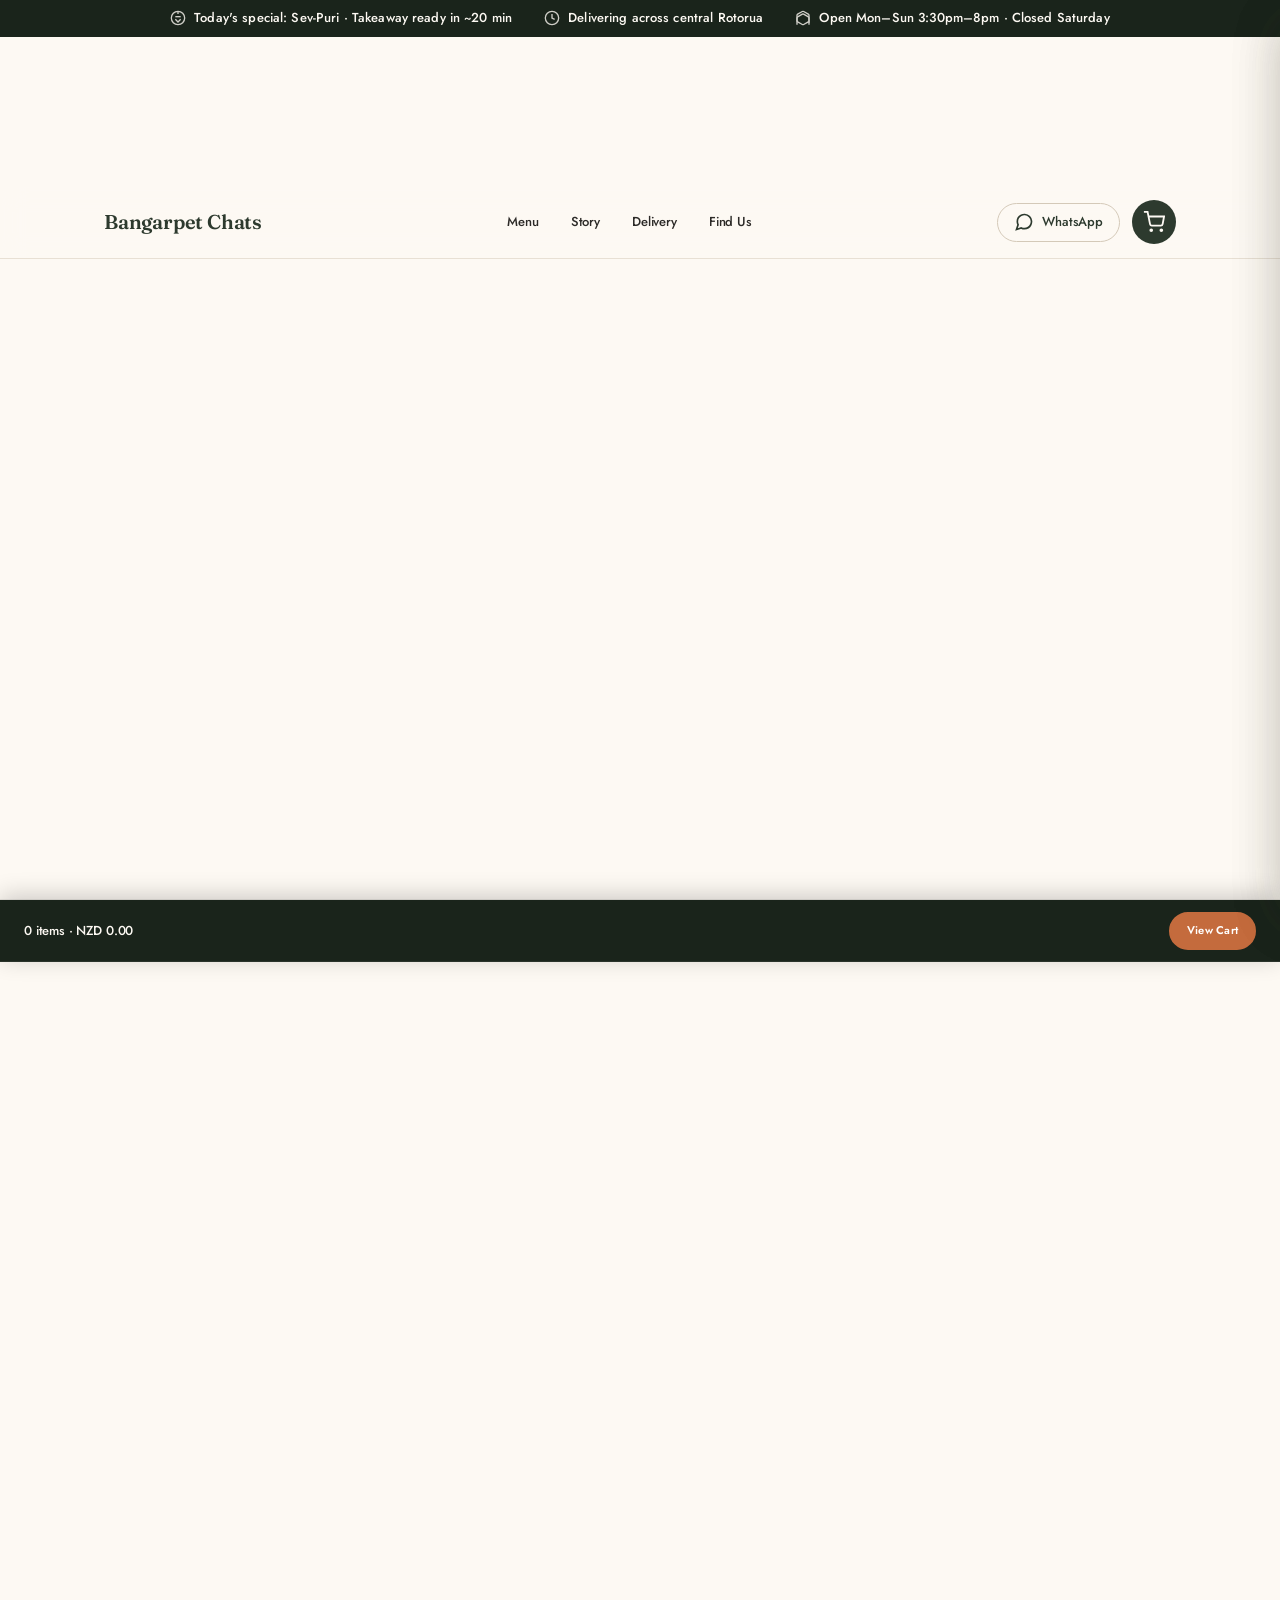
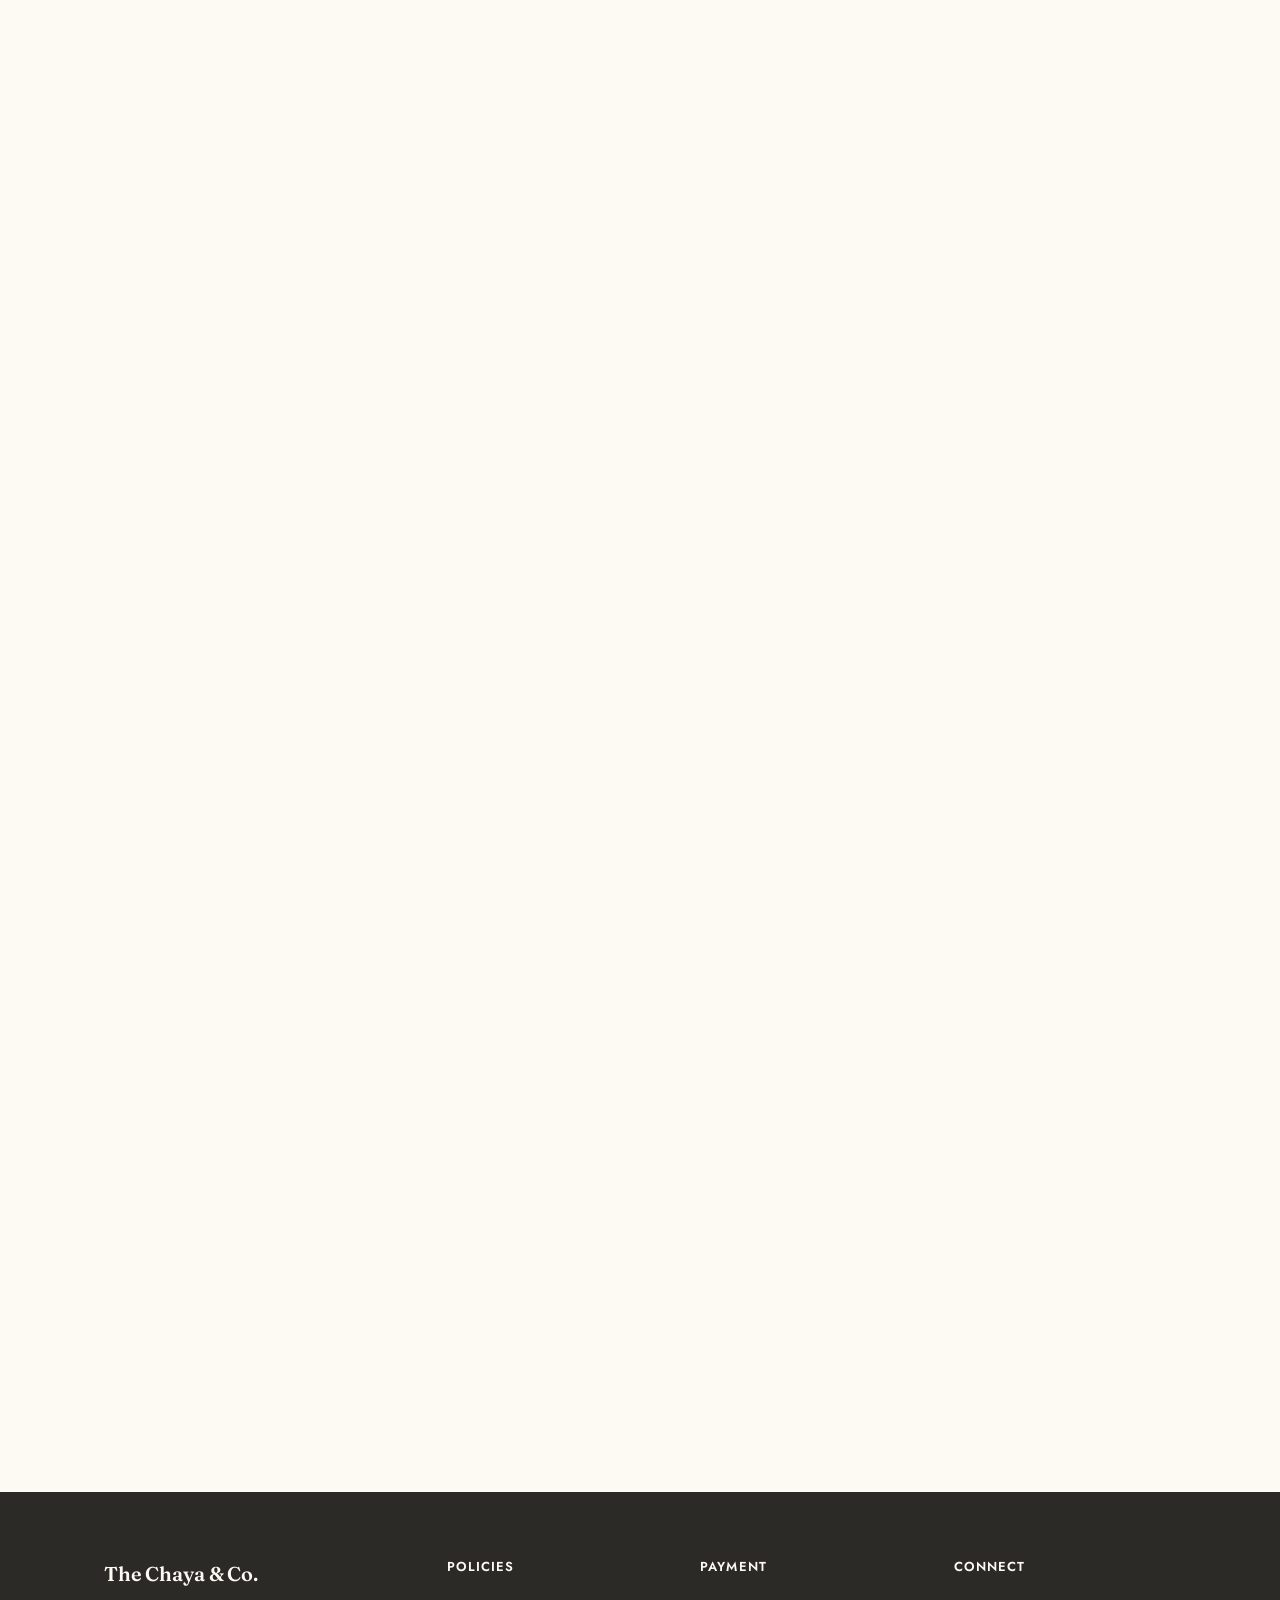
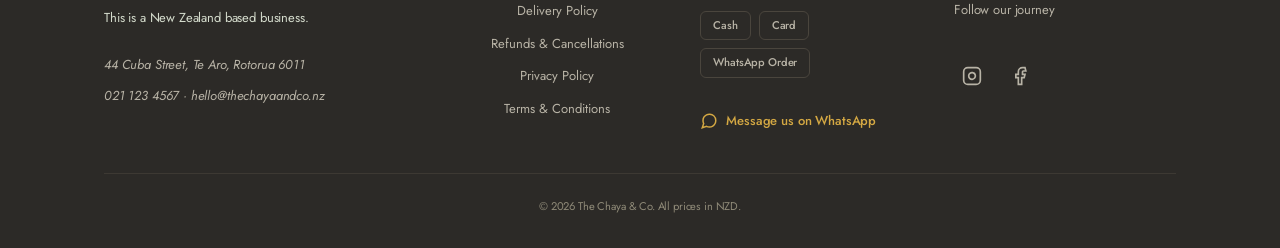
==== index.html @ 4553fa03 "Add files via upload" ====
<!DOCTYPE html>
<html lang="en">
<head>
  <meta charset="UTF-8">
  <meta name="viewport" content="width=device-width, initial-scale=1.0">
  <meta name="description" content="The Chaya & Co. — Artisanal Indian street food made fresh to order. Pani puri, chaat, and beverages. Takeaway and delivery across Rotorua.">
  <meta name="theme-color" content="#FDF9F3">
  <title>The Chaya & Co. | Artisanal Indian Street Food, New Zealand</title>

  <!-- Preconnect for performance -->
  <link rel="preconnect" href="https://fonts.googleapis.com">
  <link rel="preconnect" href="https://fonts.gstatic.com" crossorigin>

  <!-- Fonts -->
  <link rel="preload" as="style" href="https://fonts.googleapis.com/css2?family=Fraunces:opsz,wght@9..144,500;9..144,600;9..144,700&family=Jost:wght@400;500;600&display=swap">
  <link rel="stylesheet" href="https://fonts.googleapis.com/css2?family=Fraunces:opsz,wght@9..144,500;9..144,600;9..144,700&family=Jost:wght@400;500;600&display=swap" media="print" onload="this.media='all'">
  <noscript><link rel="stylesheet" href="https://fonts.googleapis.com/css2?family=Fraunces:opsz,wght@9..144,500;9..144,600;9..144,700&family=Jost:wght@400;500;600&display=swap"></noscript>

  <!-- Styles -->
  <link rel="stylesheet" href="style-upgraded.css?v1">
  <link rel="stylesheet" href="style.css?v5"> <!-- Keep for any legacy styles not yet migrated -->

  <!-- Favicon -->
  <link rel="icon" type="image/svg+xml" href="data:image/svg+xml,%3Csvg xmlns='http://www.w3.org/2000/svg' viewBox='0 0 100 100'%3E%3Ctext y='.9em' font-size='90'%3E🥟%3C/text%3E%3C/svg%3E">
</head>
<body>
  <!-- Announcement Bar -->
  <div class="announce-bar" role="status" aria-live="polite" id="announce-bar">
    <div class="announce-bar__content">
      <div class="announce-bar__marquee" aria-hidden="true">
        <span class="announce-bar__item"><svg class="announce-bar__icon" viewBox="0 0 24 24" fill="none" stroke="currentColor" stroke-width="2"><path d="M12 2v4"/><path d="m8 14 4 4 4-4"/><path d="M8 10h8"/><circle cx="12" cy="12" r="10"/></svg>Today's special: Sev-Puri · Takeaway ready in ~20 min</span>
        <span class="announce-bar__item"><svg class="announce-bar__icon" viewBox="0 0 24 24" fill="none" stroke="currentColor" stroke-width="2"><circle cx="12" cy="12" r="10"/><path d="M12 6v6l4 2"/></svg>Delivering across central Rotorua</span>
        <span class="announce-bar__item"><svg class="announce-bar__icon" viewBox="0 0 24 24" fill="none" stroke="currentColor" stroke-width="2"><path d="M21 10V8a2 2 0 0 0-1-1.73l-7-4a2 2 0 0 0-2 0l-7 4A2 2 0 0 0 3 8v8a2 2 0 0 0 1 1.73l7 4a2 2 0 0 0 2 0l7-4A2 2 0 0 0 21 18v-8"/><path d="M3 22V12a2 2 0 0 1 1-1.73l7-4a2 2 0 0 1 2 0l7 4A2 2 0 0 1 21 12v10"/></svg>Open Mon–Sun 3:30pm–8pm · Closed Saturday</span>
      </div>
    </div>
  </div>

  <!-- Video Background -->
  <div class="bg-video-overlay" aria-hidden="true">
    <video class="bg-video" autoplay muted loop playsinline poster="./photos/bg.png" aria-hidden="true">
      <source src="./photos/video.mp4" type="video/mp4">
    </video>
  </div>

  <!-- Header -->
  <header class="site-header" id="site-header" role="banner">
    <div class="wrap header-row">
      <a href="#top" class="brand" id="brand-link" aria-label="The Chaya & Co. — Home">
        <img src="./photos/logo.png" alt="" class="brand__logo brand-logo hidden" id="brand-logo" loading="lazy">
        <span class="brand__text" id="brand-text">Bangarpet Chats</span>
      </a>

      <nav class="main-nav" id="main-nav" aria-label="Main navigation">
        <a href="#menu" class="main-nav__link">Menu</a>
        <a href="#story" class="main-nav__link">Story</a>
        <a href="#delivery" class="main-nav__link">Delivery</a>
        <a href="#find-us" class="main-nav__link">Find Us</a>
      </nav>

      <div class="header-actions">
        <a href="https://wa.me/64211234567" target="_blank" rel="noopener noreferrer" class="whatsapp-quick" id="header-whatsapp-link" aria-label="Message us on WhatsApp">
          <svg viewBox="0 0 24 24" fill="none" stroke="currentColor" stroke-width="2" aria-hidden="true"><path d="M21 11.5a8.38 8.38 0 0 1-.9 3.8 8.5 8.5 0 0 1-7.6 4.7 8.38 8.38 0 0 1-3.8-.9L3 21l1.9-5.7a8.38 8.38 0 0 1-.9-3.8 8.5 8.5 0 0 1 4.7-7.6 8.38 8.38 0 0 1 3.8-.9h.5a8.48 8.48 0 0 1 8 8v.5z"/></svg>
          <span>WhatsApp</span>
        </a>

        <button class="cart-btn" id="open-cart" aria-label="Open cart" aria-expanded="false" aria-controls="cart-drawer">
          <svg viewBox="0 0 24 24" fill="none" stroke="currentColor" stroke-width="2" aria-hidden="true"><circle cx="9" cy="21" r="1"/><circle cx="20" cy="21" r="1"/><path d="M1 1h4l2.68 13.39a2 2 0 0 0 2 1.61h9.72a2 2 0 0 0 2-1.61L23 6H6"/></svg>
          <span class="cart-badge hidden" id="cart-badge" aria-live="polite">0</span>
        </button>

        <button class="mobile-menu-toggle" id="mobile-menu-toggle" aria-label="Open menu" aria-expanded="false" aria-controls="mobile-nav">
          <svg class="menu-icon" viewBox="0 0 24 24" fill="none" stroke="currentColor" stroke-width="2" aria-hidden="true"><line x1="3" y1="6" x2="21" y2="6"/><line x1="3" y1="12" x2="21" y2="12"/><line x1="3" y1="18" x2="21" y2="18"/></svg>
          <svg class="close-icon hidden" viewBox="0 0 24 24" fill="none" stroke="currentColor" stroke-width="2" aria-hidden="true"><line x1="18" y1="6" x2="6" y2="18"/><line x1="6" y1="6" x2="18" y2="18"/></svg>
        </button>
      </div>
    </div>
  </header>

  <!-- Mobile Nav Drawer -->
  <div class="mobile-nav" id="mobile-nav" role="navigation" aria-label="Mobile menu">
    <button class="mobile-nav__close btn btn--icon" id="mobile-nav-close" aria-label="Close menu">
      <svg viewBox="0 0 24 24" fill="none" stroke="currentColor" stroke-width="2"><line x1="18" y1="6" x2="6" y2="18"/><line x1="6" y1="6" x2="18" y2="18"/></svg>
    </button>
    <div class="mobile-nav__links" style="display:flex;flex-direction:column;gap:var(--space-4);">
      <a href="#menu" class="mobile-nav__link">Menu</a>
      <a href="#story" class="mobile-nav__link">Our Story</a>
      <a href="#delivery" class="mobile-nav__link">Delivery & Takeaway</a>
      <a href="#find-us" class="mobile-nav__link">Find Us</a>
    </div>
    <div class="mobile-nav__cta">
      <a href="https://wa.me/64211234567" target="_blank" rel="noopener noreferrer" class="btn btn--primary btn--full">Order on WhatsApp</a>
      <a href="tel:0211234567" class="btn btn--outline--dark btn--full">Call Us</a>
    </div>
  </div>

  <main id="top">
    <!-- HERO SECTION -->
    <section class="hero reveal" id="section-hero" aria-labelledby="hero-headline">
      <div class="hero__bg">
        <video class="bg-video" autoplay muted loop playsinline poster="./photos/bg.png" aria-hidden="true">
          <source src="./photos/video.mp4" type="video/mp4">
        </video>
        <div class="hero__bg-overlay"></div>
      </div>

      <div class="wrap hero__inner">
        <div class="hero__content">
          <p class="eyebrow hero__eyebrow" id="hero-eyebrow">Artisanal Bites · New Zealand</p>
          <h1 class="hero__headline" id="hero-headline">Street food, treated<br>like it deserves a menu card.</h1>
          <p class="hero__copy" id="hero-copy">Every puri is filled to order. Every chutney is made the same morning it's served. Order ahead for Takeaway, or have it delivered across Rotorua.</p>
          <div class="hero__ctas">
            <a href="#menu" class="btn btn--primary btn--lg" id="hero-cta1">Order Now</a>
            <a href="#menu" class="btn btn--outline btn--lg" id="hero-cta2">View Menu</a>
          </div>
        </div>

        <div class="hero__visual">
          <img src="./photos/Staring.png" alt="Signature Pani Puri plated on marble" id="hero-image" loading="eager" fetchpriority="high">
          <div class="hero__floating-badge" aria-hidden="true">
            <span class="hero__badge"><svg viewBox="0 0 24 24" fill="none" stroke="currentColor" stroke-width="2" width="16" height="16"><circle cx="12" cy="12" r="10"/><path d="M12 6v6l4 2"/></svg>Fresh Daily</span>
            <span class="hero__badge"><svg viewBox="0 0 24 24" fill="none" stroke="currentColor" stroke-width="2" width="16" height="16"><path d="M12 22s8-4 8-10V5l-8-3-8 3v7c0 6 8 10 8 10z"/></svg>Made to Order</span>
            <span class="hero__badge"><svg viewBox="0 0 24 24" fill="none" stroke="currentColor" stroke-width="2" width="16" height="16"><path d="M21 10V8a2 2 0 0 0-1-1.73l-7-4a2 2 0 0 0-2 0l-7 4A2 2 0 0 0 3 8v8a2 2 0 0 0 1 1.73l7 4a2 2 0 0 0 2 0l7-4A2 2 0 0 0 21 18v-8"/></svg>Takeaway & Delivery</span>
          </div>
        </div>
      </div>
    </section>

    <!-- SIGNATURE / BESTSELLERS STRIP -->
    <section class="signature reveal" id="section-signature" aria-labelledby="signature-eyebrow">
      <div class="wrap">
        <header class="signature__header">
          <p class="eyebrow eyebrow--center" id="signature-eyebrow">Bestsellers</p>
        </header>
        <div class="signature__row" id="signature-row">
          <!-- Populated by JS -->
        </div>
      </div>
    </section>

    <!-- MENU SECTION -->
    <section class="menu-section reveal" id="menu" aria-labelledby="menu-title">
      <div class="wrap">
        <header class="menu__header">
          <p class="eyebrow eyebrow--center" id="menu-eyebrow">The Menu</p>
          <h2 class="section-title section-title--center" id="menu-title">Order Ahead</h2>
          <blockquote class="menu__quote" id="menu-quote">
            "Our masala pani is steeped fresh every morning — no shortcuts, no concentrate."
            <footer>— Kanha, Founder</footer>
          </blockquote>
        </header>

        <div class="category-tabs" id="category-tabs" role="tablist" aria-label="Menu categories">
          <!-- Populated by JS -->
        </div>

        <div class="menu-grid" id="menu-grid" role="list">
          <!-- Populated by JS -->
        </div>
      </div>
    </section>

    <!-- STORY SECTION -->
    <section class="story reveal" id="story" aria-labelledby="story-headline">
      <div class="wrap">
        <div class="story__grid">
          <div class="story__image">
            <img src="./photos/ourstory.png" alt="Hands plating fresh chaat in the kitchen" id="story-image" loading="lazy">
          </div>
          <div class="story__content">
            <p class="eyebrow" id="story-eyebrow">Our Story</p>
            <h2 class="story__headline" id="story-headline">From a Bangarpet Kolar street cart to a Rotorua kitchen</h2>
            <p class="story__text" id="story-para1">The Chaya & Co. began as a single market stall in 2005, built on recipes carried over from Kolar. Twenty-one years on, we're still a small, family-run kitchen — everything made fresh, nothing sitting under a heat lamp.</p>
            <p class="story__text" id="story-para2">We're proud to be a New Zealand based business, serving our community one order at a time.</p>
          </div>
        </div>
      </div>
    </section>

    <!-- DELIVERY & TAKEAWAY INFO -->
    <section class="delivery-info reveal" id="delivery" aria-labelledby="delivery-title">
      <div class="wrap">
        <header>
          <p class="eyebrow eyebrow--center" id="delivery-eyebrow">Delivery &amp; Takeaway</p>
          <h2 class="section-title section-title--center" id="delivery-title">How to Order</h2>
        </header>
        <div class="info-grid" id="delivery-cards">
          <!-- Populated by JS -->
        </div>
      </div>
    </section>

    <!-- FIND US -->
    <section class="find-us reveal" id="find-us" aria-labelledby="findus-headline">
      <div class="wrap">
        <div class="find-us__grid">
          <div class="find-us__info">
            <p class="eyebrow" id="findus-eyebrow">Find Us</p>
            <h2 class="find-us__headline" id="findus-headline">The Chaya &amp; Co.</h2>
            <div class="find-us__detail" id="findus-line1">
              <svg viewBox="0 0 24 24" fill="none" stroke="currentColor" stroke-width="2" aria-hidden="true"><path d="M21 10c0 7-9 13-9 13s-9-6-9-13a9 9 0 0 1 18 0z"/><circle cx="12" cy="10" r="3"/></svg>
              <span>44 Cuba Street, Te Aro, Rotorua 6011</span>
            </div>
            <div class="find-us__detail" id="findus-line2">
              <svg viewBox="0 0 24 24" fill="none" stroke="currentColor" stroke-width="2" aria-hidden="true"><circle cx="12" cy="12" r="10"/><path d="M12 6v6l4 2"/></svg>
              <span>Mon–Sun, 3:30pm–8:00pm · Closed Saturday</span>
            </div>
            <div class="find-us__detail" id="findus-line3">
              <svg viewBox="0 0 24 24" fill="none" stroke="currentColor" stroke-width="2" aria-hidden="true"><path d="M21 10c0 7-9 13-9 13s-9-6-9-13a9 9 0 0 1 18 0z"/><circle cx="12" cy="10" r="3"/></svg>
              <span>021 123 4567 · help@thechayaandco.nz</span>
            </div>
            <div class="find-us__actions">
              <a href="https://www.google.com/maps/place/44+Cuba+Street,+Te+Aro,+Rotorua+6011" target="_blank" rel="noopener noreferrer" class="btn btn--primary">
                <svg viewBox="0 0 24 24" fill="none" stroke="currentColor" stroke-width="2" width="18" height="18"><path d="M21 10c0 7-9 13-9 13s-9-6-9-13a9 9 0 0 1 18 0z"/><circle cx="12" cy="10" r="3"/></svg>
                Get Directions
              </a>
              <a href="tel:0211234567" class="btn btn--outline">
                <svg viewBox="0 0 24 24" fill="none" stroke="currentColor" stroke-width="2" width="18" height="18"><path d="M22 16.92v3a2 2 0 0 1-2.18 2 19.79 19.79 0 0 1-8.63-3.07 19.5 19.5 0 0 1-6-6 19.79 19.79 0 0 1-3.07-8.67A2 2 0 0 1 4.11 2h3a2 2 0 0 1 2 1.72 12.84 12.84 0 0 0 .7 2.81 2 2 0 0 1-.45 2.11L8.09 9.91a16 16 0 0 0 6 6l1.27-1.27a2 2 0 0 1 2.11-.45 12.84 12.84 0 0 0 2.81.7A2 2 0 0 1 22 16.92z"/></svg>
                Call Us
              </a>
            </div>
          </div>
          <div class="find-us__map">
            <iframe id="findus-map-link" src="https://www.google.com/maps/embed?pb=!1m18!1m12!1m3!1d3151.835434501234!2d176.2355002!3d-38.1518837!2m3!1f0!2f0!3f0!3m2!1i1024!2i768!4f13.1!3m3!1m2!1s0x6d6c27400b996f21%3A0x37cf17543a4d4322!2s44%20Cuba%20St%2C%20Rotorua%206011!5e0!3m2!1sen!2snz!4v1691800000000!5m2!1sen!2snz" style="border:0;" allowfullscreen="" loading="lazy" referrerpolicy="no-referrer-when-downgrade" title="The Chaya & Co. location on Google Maps"></iframe>
          </div>
        </div>
      </div>
    </section>
  </main>

  <!-- FOOTER -->
  <footer class="site-footer" role="contentinfo">
    <div class="wrap">
      <div class="footer-grid">
        <div class="footer-col">
          <p class="footer__brand" id="footer-brand">The Chaya &amp; Co.</p>
          <p class="footer__tagline" id="footer-tagline">This is a New Zealand based business.</p>
          <address class="footer__contact" id="footer-address">
            44 Cuba Street, Te Aro, Rotorua 6011
          </address>
          <address class="footer__contact" id="footer-contact">
            <a href="tel:0211234567">021 123 4567</a> ·
            <a href="mailto:hello@thechayaandco.nz">hello@thechayaandco.nz</a>
          </address>
        </div>

        <div class="footer-col">
          <p class="footer__title">Policies</p>
          <button class="footer-link" data-policy="delivery">Delivery Policy</button>
          <button class="footer-link" data-policy="refunds">Refunds &amp; Cancellations</button>
          <button class="footer-link" data-policy="privacy">Privacy Policy</button>
          <button class="footer-link" data-policy="terms">Terms &amp; Conditions</button>
        </div>

        <div class="footer-col">
          <p class="footer__title">Payment</p>
          <div class="payment-chips">
            <span class="payment-chip">Cash</span>
            <span class="payment-chip">Card</span>
            <span class="payment-chip">WhatsApp Order</span>
          </div>
          <a href="https://wa.me/64211234567" target="_blank" rel="noopener noreferrer" class="footer__whatsapp" id="footer-whatsapp-link">
            <svg viewBox="0 0 24 24" fill="none" stroke="currentColor" stroke-width="2" width="18" height="18"><path d="M21 11.5a8.38 8.38 0 0 1-.9 3.8 8.5 8.5 0 0 1-7.6 4.7 8.38 8.38 0 0 1-3.8-.9L3 21l1.9-5.7a8.38 8.38 0 0 1-.9-3.8 8.5 8.5 0 0 1 4.7-7.6 8.38 8.38 0 0 1 3.8-.9h.5a8.48 8.48 0 0 1 8 8v.5z"/></svg>
            Message us on WhatsApp
          </a>
        </div>

        <div class="footer-col">
          <p class="footer__title">Connect</p>
          <p class="footer__contact">Follow our journey</p>
          <div style="display:flex;gap:var(--space-3);margin-top:var(--space-3);">
            <a href="#" class="footer-link" aria-label="Instagram" style="padding:var(--space-2);"><svg viewBox="0 0 24 24" fill="none" stroke="currentColor" stroke-width="2" width="20" height="20"><rect x="2" y="2" width="20" height="20" rx="5"/><path d="M16 11.37A4 4 0 1 1 12.63 8 4 4 0 0 1 16 11.37z"/><line x1="17.5" y1="6.5" x2="17.51" y2="6.5"/></svg></a>
            <a href="#" class="footer-link" aria-label="Facebook" style="padding:var(--space-2);"><svg viewBox="0 0 24 24" fill="none" stroke="currentColor" stroke-width="2" width="20" height="20"><path d="M18 2h-3a5 5 0 0 0-5 5v3H7v4h3v8h4v-8h3l1-4h-3V7a1 1 0 0 1 1-1h3z"/></svg></a>
          </div>
        </div>
      </div>
      <div class="footer-bottom" id="footer-copyright">
        © 2026 The Chaya &amp; Co. All prices in NZD.
      </div>
    </div>
  </footer>

  <!-- MOBILE STICKY BAR -->
  <div class="mobile-sticky-bar" id="mobile-sticky-bar" role="status" aria-live="polite" aria-hidden="true">
    <span class="mobile-sticky-bar__summary" id="mobile-cart-summary">0 items · NZD 0.00</span>
    <button class="btn btn--primary btn--sm mobile-sticky-bar__btn" id="mobile-cart-btn">View Cart</button>
  </div>

  <!-- CART DRAWER -->
  <div class="drawer-overlay" id="drawer-overlay" aria-hidden="true"></div>
  <aside class="drawer cart-drawer" id="cart-drawer" role="dialog" aria-label="Shopping cart" aria-modal="true">
    <header class="drawer__header">
      <h3 class="drawer__title">Your Order</h3>
      <button class="drawer__close" id="close-cart" aria-label="Close cart">
        <svg viewBox="0 0 24 24" fill="none" stroke="currentColor" stroke-width="2"><line x1="18" y1="6" x2="6" y2="18"/><line x1="6" y1="6" x2="18" y2="18"/></svg>
      </button>
    </header>
    <div class="drawer__body">
      <div class="cart-items" id="cart-items" role="list" aria-label="Cart items"></div>
      <div class="cart-empty hidden" id="cart-empty">Your cart is empty. Add something delicious from the menu.</div>
    </div>
    <div class="cart-totals" id="cart-totals" hidden>
      <div class="totals-row"><span class="totals-row__label">Subtotal</span><span class="totals-row__value" id="cart-subtotal">NZD 0.00</span></div>
      <div class="totals-row hidden" id="cart-delivery-row"><span class="totals-row__label">Delivery fee</span><span class="totals-row__value" id="cart-delivery">NZD 0.00</span></div>
      <div class="totals-row totals-row--final"><span class="totals-row__label">Total</span><span class="totals-row__value" id="cart-total">NZD 0.00</span></div>
    </div>
    <button class="btn btn--primary btn--lg drawer-checkout-btn" id="proceed-checkout" style="margin:var(--space-4) var(--space-6);width:calc(100% - 2rem);">Proceed to Checkout</button>
  </aside>

  <!-- CHECKOUT DRAWER -->
  <aside class="drawer checkout-drawer" id="checkout-drawer" role="dialog" aria-label="Checkout" aria-modal="true">
    <header class="drawer__header">
      <h3 class="drawer__title">Checkout</h3>
      <button class="drawer__close" id="close-checkout" aria-label="Close checkout">
        <svg viewBox="0 0 24 24" fill="none" stroke="currentColor" stroke-width="2"><line x1="18" y1="6" x2="6" y2="18"/><line x1="6" y1="6" x2="18" y2="18"/></svg>
      </button>
    </header>
    <div class="drawer__body checkout-form" id="checkout-form">
      <div class="form-summary" id="checkout-summary"></div>

      <form id="checkout-form-inner" novalidate>
        <div class="field">
          <label class="field__label" for="cf-name">Full name <span aria-hidden="true">*</span></label>
          <input type="text" class="field__input" id="cf-name" name="name" required autocomplete="name" placeholder="Your name">
        </div>

        <div class="field">
          <label class="field__label" for="cf-phone">Mobile number <span aria-hidden="true">*</span></label>
          <input type="tel" class="field__input" id="cf-phone" name="phone" required autocomplete="tel" placeholder="021 123 4567">
        </div>

        <div class="field">
          <label class="field__label" for="cf-email">Email <span aria-hidden="true">*</span></label>
          <input type="email" class="field__input" id="cf-email" name="email" required autocomplete="email" placeholder="you@example.com">
        </div>

        <div class="field-group">
          <p class="field__label">Order type <span aria-hidden="true">*</span></p>
          <div class="toggle-group" role="radiogroup" aria-label="Order type">
            <label class="toggle-option">
              <input type="radio" name="order-type" value="takeaway" checked>
              <span>Takeaway</span>
            </label>
            <label class="toggle-option">
              <input type="radio" name="order-type" value="delivery">
              <span>Delivery</span>
            </label>
          </div>
        </div>

        <div class="address-fields hidden" id="address-fields" aria-label="Delivery address">
          <div class="field">
            <label class="field__label" for="cf-address1">Street address <span aria-hidden="true">*</span></label>
            <input type="text" class="field__input" id="cf-address1" name="address1" autocomplete="street-address" placeholder="Street address">
          </div>
          <div class="field">
            <label class="field__label" for="cf-address2">Apartment / Unit (optional)</label>
            <input type="text" class="field__input" id="cf-address2" name="address2" autocomplete="address-line2" placeholder="Apartment, suite, floor">
          </div>
          <div class="field-row">
            <div class="field">
              <label class="field__label" for="cf-suburb">Suburb <span aria-hidden="true">*</span></label>
              <input type="text" class="field__input" id="cf-suburb" name="suburb" autocomplete="address-level3" placeholder="Suburb">
            </div>
            <div class="field">
              <label class="field__label" for="cf-city">City <span aria-hidden="true">*</span></label>
              <input type="text" class="field__input" id="cf-city" name="city" value="Rotorua" autocomplete="address-level2" placeholder="City">
            </div>
          </div>
          <div class="field">
            <label class="field__label" for="cf-postcode">Postcode <span aria-hidden="true">*</span></label>
            <input type="text" class="field__input" id="cf-postcode" name="postcode" autocomplete="postal-code" placeholder="Postcode">
          </div>
          <div class="field">
            <label class="field__label" for="cf-delivery-notes">Delivery instructions</label>
            <input type="text" class="field__input" id="cf-delivery-notes" name="deliveryNotes" placeholder="Gate code, floor, landmark...">
          </div>
        </div>

        <div class="field">
          <label class="field__label" for="cf-time">Preferred time</label>
          <input type="text" class="field__input" id="cf-time" name="time" placeholder="e.g. ASAP or 7:00pm">
        </div>

        <div class="field">
          <label class="field__label" for="cf-notes">Order notes (optional)</label>
          <input type="text" class="field__input" id="cf-notes" name="notes" placeholder="Extra spicy, no onion...">
        </div>

        <div class="terms-row">
          <input type="checkbox" id="cf-terms" name="terms" required>
          <label for="cf-terms">I agree to the <button type="button" class="inline-link" data-policy="terms">Terms &amp; Conditions</button> and <button type="button" class="inline-link" data-policy="refunds">Refunds Policy</button></label>
        </div>

        <p class="form-error" id="form-error" aria-live="assertive"></p>

        <div class="checkout-actions">
          <button type="button" class="btn btn--outline btn--lg" id="whatsapp-order-btn">Order on WhatsApp</button>
          <button type="button" class="btn btn--primary btn--lg" id="cod-order-btn">Pay on Delivery / Pickup</button>
        </div>
        <p class="pay-note">Choose WhatsApp to confirm your order by chat, or Pay on Delivery/Pickup to send it straight to our kitchen — pay in cash or by card when it arrives or when you collect it. Online card payment is coming soon.</p>
      </form>
    </div>
  </aside>

  <!-- POLICY MODAL -->
  <div class="policy-overlay" id="policy-overlay" role="dialog" aria-modal="true" aria-labelledby="policy-title" hidden>
    <div class="policy-modal">
      <header class="policy-modal__header">
        <h3 class="policy-modal__title" id="policy-title">Policy</h3>
        <button class="policy-modal__close" id="close-policy" aria-label="Close policy">
          <svg viewBox="0 0 24 24" fill="none" stroke="currentColor" stroke-width="2"><line x1="18" y1="6" x2="6" y2="18"/><line x1="6" y1="6" x2="18" y2="18"/></svg>
        </button>
      </header>
      <div class="policy-modal__body" id="policy-content"></div>
    </div>
  </div>

  <!-- TOAST CONTAINER -->
  <div class="toast-container" id="toast-container" aria-live="polite" aria-label="Notifications"></div>

  <!-- SCRIPTS -->
  <!-- Firebase SDKs -->
  <script src="https://www.gstatic.com/firebasejs/10.13.0/firebase-app-compat.js"></script>
  <script src="https://www.gstatic.com/firebasejs/10.13.0/firebase-firestore-compat.js"></script>
  <script src="https://www.gstatic.com/firebasejs/10.13.0/firebase-auth-compat.js"></script>
  <script src="https://www.gstatic.com/firebasejs/10.13.0/firebase-storage-compat.js"></script>

  <!-- Config & Defaults -->
  <script src="firebase-config.js"></script>
  <script src="site-content-defaults.js?v2"></script>
  <script src="icons.js?v1"></script>

  <!-- Main App Script -->
  <script src="script-upgraded.js?v1"></script>

  <!-- Save customer details locally (optional enhancement) -->
  <script>
    // Auto-fill checkout form from localStorage
    const FIELDS = ['cf-name','cf-phone','cf-email','cf-address1','cf-address2','cf-suburb','cf-city','cf-postcode','cf-delivery-notes'];
    const STORAGE_KEY = 'chaya_saved_customer_details';

    function saveDetails() {
      const data = {};
      FIELDS.forEach(id => {
        const el = document.getElementById(id);
        if (el) data[id] = el.value;
      });
      try { localStorage.setItem(STORAGE_KEY, JSON.stringify(data)); } catch (e) {}
    }

    function loadDetails() {
      try {
        const raw = localStorage.getItem(STORAGE_KEY);
        if (!raw) return;
        const data = JSON.parse(raw);
        FIELDS.forEach(id => {
          const el = document.getElementById(id);
          if (el && data[id]) el.value = data[id];
        });
      } catch (e) {}
    }

    document.addEventListener('DOMContentLoaded', loadDetails);
    document.addEventListener('input', e => {
      if (FIELDS.includes(e.target.id)) saveDetails();
    });
  </script>
</body>
</html>
---- style.css ----
/* ==========================================================================
   THE CHAYA & CO. — PREMIUM DESIGN SYSTEM
   ========================================================================== */

/* ---- CSS Custom Properties (Design Tokens) ---- */
:root {
  /* Brand Colors — warm, appetizing, earthy */
  --brand-terracotta: #C46B3D;      /* Primary CTA, accents */
  --brand-terracotta-dark: #A05530; /* Hover states */
  --brand-terracotta-light: #E8A87C; /* Subtle backgrounds */
  --brand-forest: #2D3A2E;          /* Primary text, headers */
  --brand-forest-deep: #1A241B;     /* Hero backgrounds, footer */
  --brand-cream: #FDF9F3;           /* Page background */
  --brand-cream-warm: #F5EFE6;      /* Card backgrounds */
  --brand-cream-deep: #E8E0D4;      /* Borders, dividers */
  --brand-gold: #D4A843;            /* Highlights, premium badges */
  --brand-gold-light: #F0E0C0;      /* Subtle gold backgrounds */
  --brand-sage: #8B9A7C;            /* Secondary text, muted elements */
  --brand-sage-light: #D4DBCC;      /* Disabled states */
  --brand-charcoal: #2C2A27;        /* Body text */
  --brand-white: #FFFFFF;
  --brand-error: #C0392B;           /* Error states */
  --brand-success: #2E7D32;         /* Success states */

  /* Semantic aliases (used throughout components) */
  --color-primary: var(--brand-terracotta);
  --color-primary-dark: var(--brand-terracotta-dark);
  --color-primary-light: var(--brand-terracotta-light);
  --color-text-primary: var(--brand-forest);
  --color-text-secondary: var(--brand-charcoal);
  --color-text-muted: var(--brand-sage);
  --color-text-on-dark: var(--brand-cream);
  --color-text-on-primary: var(--brand-white);
  --color-bg-page: var(--brand-cream);
  --color-bg-card: var(--brand-white);
  --color-bg-card-warm: var(--brand-cream-warm);
  --color-bg-section-alt: var(--brand-cream-deep);
  --color-border: var(--brand-cream-deep);
  --color-border-strong: #D4C9B8;
  --color-focus: var(--brand-terracotta);
  --color-shadow: rgba(43, 38, 30, 0.08);
  --color-shadow-strong: rgba(43, 38, 30, 0.15);
  --color-overlay: rgba(26, 36, 27, 0.6);

  /* Typography */
  --font-display: 'Fraunces', Georgia, serif;
  --font-ui: 'Jost', -apple-system, BlinkMacSystemFont, 'Segoe UI', sans-serif;
  --font-mono: 'JetBrains Mono', 'Fira Code', monospace;

  --text-xs: 0.7rem;      /* 11.2px */
  --text-sm: 0.8125rem;   /* 13px */
  --text-base: 0.9375rem; /* 15px */
  --text-lg: 1.0625rem;   /* 17px */
  --text-xl: 1.25rem;     /* 20px */
  --text-2xl: 1.5rem;     /* 24px */
  --text-3xl: 2rem;       /* 32px */
  --text-4xl: 2.5rem;     /* 40px */
  --text-5xl: 3.5rem;     /* 56px */

  --leading-tight: 1.15;
  --leading-normal: 1.6;
  --leading-relaxed: 1.75;

  /* Spacing Scale */
  --space-1: 0.25rem;   /* 4px */
  --space-2: 0.5rem;    /* 8px */
  --space-3: 0.75rem;   /* 12px */
  --space-4: 1rem;      /* 16px */
  --space-5: 1.25rem;   /* 20px */
  --space-6: 1.5rem;    /* 24px */
  --space-8: 2rem;      /* 32px */
  --space-10: 2.5rem;   /* 40px */
  --space-12: 3rem;     /* 48px */
  --space-16: 4rem;     /* 64px */
  --space-20: 5rem;     /* 80px */
  --space-24: 6rem;     /* 96px */

  /* Border Radius */
  --radius-sm: 6px;
  --radius-md: 10px;
  --radius-lg: 16px;
  --radius-xl: 24px;
  --radius-2xl: 32px;
  --radius-full: 9999px;
  --radius-circle: 50%;

  /* Shadows */
  --shadow-sm: 0 1px 2px var(--color-shadow);
  --shadow-md: 0 4px 12px var(--color-shadow);
  --shadow-lg: 0 12px 28px var(--color-shadow);
  --shadow-xl: 0 20px 48px var(--color-shadow-strong);
  --shadow-inner: inset 0 2px 4px var(--color-shadow);
  --shadow-glow: 0 0 0 3px var(--color-primary-light);

  /* Transitions */
  --ease-out: cubic-bezier(0.16, 1, 0.3, 1);
  --ease-in-out: cubic-bezier(0.4, 0, 0.2, 1);
  --ease-spring: cubic-bezier(0.34, 1.56, 0.64, 1);
  --duration-fast: 150ms;
  --duration-normal: 250ms;
  --duration-slow: 400ms;

  /* Layout */
  --container-max: 1120px;
  --container-padding: var(--space-6);
  --header-height: 72px;

  /* Z-index Scale */
  --z-below: -1;
  --z-base: 1;
  --z-sticky: 40;
  --z-drawer: 50;
  --z-modal: 60;
  --z-toast: 70;
  --z-tooltip: 80;
}

/* ---- Dark mode support (future) ---- */
@media (prefers-color-scheme: dark) {
  :root[data-theme="dark"] {
    --color-bg-page: var(--brand-forest-deep);
    --color-bg-card: var(--brand-forest);
    --color-bg-card-warm: #243025;
    --color-text-primary: var(--brand-cream);
    --color-text-secondary: #E8E0D4;
    --color-text-muted: var(--brand-sage-light);
    --color-border: #3A453B;
    --color-shadow: rgba(0, 0, 0, 0.3);
  }
}

/* ==========================================================================
   RESET & BASE
   ========================================================================== */
*, *::before, *::after { box-sizing: border-box; }

html {
  scroll-behavior: smooth;
  -webkit-text-size-adjust: 100%;
  text-rendering: optimizeLegibility;
  -webkit-font-smoothing: antialiased;
  -moz-osx-font-smoothing: grayscale;
}

body {
  margin: 0;
  background-color: var(--color-bg-page);
  color: var(--color-text-secondary);
  font-family: var(--font-ui);
  font-size: var(--text-base);
  line-height: var(--leading-normal);
  letter-spacing: -0.01em;
}

img, video, picture { display: block; max-width: 100%; height: auto; }

h1, h2, h3, h4, h5, h6 {
  font-family: var(--font-display);
  font-weight: 600;
  line-height: var(--leading-tight);
  color: var(--color-text-primary);
  margin: 0 0 var(--space-4);
}

h1 { font-size: var(--text-5xl); letter-spacing: -0.03em; }
h2 { font-size: var(--text-4xl); letter-spacing: -0.02em; }
h3 { font-size: var(--text-3xl); }
h4 { font-size: var(--text-2xl); }
h5 { font-size: var(--text-xl); }
h6 { font-size: var(--text-lg); }

p { margin: 0 0 var(--space-4); line-height: var(--leading-relaxed); }
p:last-child { margin-bottom: 0; }

a { color: inherit; text-decoration: none; transition: color var(--duration-fast) var(--ease-out); }
a:hover { color: var(--color-primary); }

button {
  font-family: inherit;
  font-size: inherit;
  line-height: inherit;
  cursor: pointer;
  border: none;
  background: none;
}

input, textarea, select {
  font-family: inherit;
  font-size: inherit;
  line-height: inherit;
  color: inherit;
}

ul, ol { margin: 0; padding: 0; list-style: none; }

.wrap {
  max-width: var(--container-max);
  margin: 0 auto;
  padding: 0 var(--container-padding);
}

.visually-hidden {
  position: absolute; width: 1px; height: 1px; padding: 0;
  margin: -1px; overflow: hidden; clip: rect(0, 0, 0, 0);
  white-space: nowrap; border: 0;
}

/* ==========================================================================
   UTILITY CLASSES
   ========================================================================== */
.hidden { display: none !important; }
.sr-only { position: absolute; width: 1px; height: 1px; padding: 0; margin: -1px; overflow: hidden; clip: rect(0,0,0,0); white-space: nowrap; border: 0; }

/* Focus visible for accessibility */
:focus:not(:focus-visible) { outline: none; }
:focus-visible {
  outline: 2px solid var(--color-focus);
  outline-offset: 2px;
  border-radius: var(--radius-sm);
}

/* Selection */
::selection { background: var(--color-primary-light); color: var(--color-text-primary); }

/* ==========================================================================
   TYPOGRAPHY HELPERS
   ========================================================================== */
.eyebrow {
  font-family: var(--font-ui);
  font-size: var(--text-xs);
  font-weight: 600;
  letter-spacing: 0.18em;
  text-transform: uppercase;
  color: var(--color-primary);
  margin: 0 0 var(--space-3);
  display: block;
}

.eyebrow--center { text-align: center; }
.eyebrow--gold { color: var(--brand-gold); }
.eyebrow--on-dark { color: var(--brand-gold-light); }

.section-title {
  font-size: var(--text-4xl);
  font-weight: 600;
  color: var(--color-text-primary);
  margin-bottom: var(--space-8);
  letter-spacing: -0.02em;
}
.section-title--center { text-align: center; }

.lead-text {
  font-size: var(--text-lg);
  line-height: var(--leading-relaxed);
  color: var(--color-text-muted);
  max-width: 60ch;
}

.muted { color: var(--color-text-muted); }
.price { font-family: var(--font-display); font-weight: 600; color: var(--color-primary); }

/* ==========================================================================
   BUTTONS
   ========================================================================== */
.btn {
  display: inline-flex;
  align-items: center;
  justify-content: center;
  gap: var(--space-2);
  padding: var(--space-3) var(--space-6);
  font-family: var(--font-ui);
  font-size: var(--text-sm);
  font-weight: 600;
  letter-spacing: 0.02em;
  border-radius: var(--radius-full);
  border: 2px solid transparent;
  text-decoration: none;
  white-space: nowrap;
  transition: all var(--duration-normal) var(--ease-out);
  position: relative;
  overflow: hidden;
}

.btn:disabled { opacity: 0.5; cursor: not-allowed; pointer-events: none; }

/* Primary — filled brand color */
.btn--primary {
  background: var(--color-primary);
  color: var(--color-text-on-primary);
  border-color: var(--color-primary);
}
.btn--primary:hover:not(:disabled) {
  background: var(--color-primary-dark);
  border-color: var(--color-primary-dark);
  transform: translateY(-1px);
  box-shadow: var(--shadow-md);
}
.btn--primary:active:not(:disabled) { transform: translateY(0); box-shadow: var(--shadow-sm); }

/* Secondary — outline */
.btn--outline {
  background: transparent;
  color: var(--color-text-primary);
  border-color: var(--color-border-strong);
}
.btn--outline:hover:not(:disabled) {
  background: var(--color-bg-card-warm);
  border-color: var(--color-text-primary);
}
.btn--outline--dark {
  color: var(--color-text-on-dark);
  border-color: var(--color-text-on-dark);
}
.btn--outline--dark:hover:not(:disabled) {
  background: rgba(255,255,255,0.1);
  border-color: var(--color-text-on-dark);
}

/* Ghost — minimal */
.btn--ghost {
  background: transparent;
  color: var(--color-text-secondary);
  border-color: transparent;
  padding: var(--space-2) var(--space-4);
}
.btn--ghost:hover:not(:disabled) {
  background: var(--color-bg-card-warm);
  color: var(--color-text-primary);
}

/* Size variants */
.btn--sm { padding: var(--space-2) var(--space-4); font-size: var(--text-xs); }
.btn--lg { padding: var(--space-4) var(--space-8); font-size: var(--text-base); }
.btn--full { width: 100%; }

/* Icon button */
.btn--icon {
  padding: var(--space-2);
  border-radius: var(--radius-md);
  display: inline-flex;
  align-items: center;
  justify-content: center;
}
.btn--icon:hover:not(:disabled) { background: var(--color-bg-card-warm); }

/* Loading state */
.btn--loading { position: relative; color: transparent; pointer-events: none; }
.btn--loading::after {
  content: "";
  position: absolute;
  width: 20px; height: 20px;
  border: 2px solid currentColor;
  border-right-color: transparent;
  border-radius: 50%;
  animation: spin 0.7s linear infinite;
}
@keyframes spin { to { transform: rotate(360deg); } }

/* ==========================================================================
   FORM ELEMENTS
   ========================================================================== */
.field { display: flex; flex-direction: column; gap: var(--space-1); }
.field__label {
  font-size: var(--text-sm);
  font-weight: 500;
  color: var(--color-text-primary);
}
.field__input {
  width: 100%;
  padding: var(--space-3) var(--space-4);
  font-size: var(--text-base);
  background: var(--color-bg-card);
  border: 1.5px solid var(--color-border);
  border-radius: var(--radius-md);
  transition: all var(--duration-fast) var(--ease-out);
}
.field__input::placeholder { color: var(--brand-sage-light); }
.field__input:hover { border-color: var(--color-border-strong); }
.field__input:focus {
  outline: none;
  border-color: var(--color-focus);
  box-shadow: var(--shadow-glow);
}
.field__input:invalid:not(:placeholder-shown) { border-color: var(--brand-error); }
.field__input--error { border-color: var(--brand-error); }
.field__error {
  font-size: var(--text-xs);
  color: var(--brand-error);
  min-height: 1.25rem;
}
.field__hint {
  font-size: var(--text-xs);
  color: var(--color-text-muted);
}

.field-row { display: grid; grid-template-columns: 1fr 1fr; gap: var(--space-4); }

/* Toggle (radio styled as tabs) */
.toggle-group { display: flex; gap: var(--space-2); background: var(--color-bg-card-warm); padding: var(--space-1); border-radius: var(--radius-full); }
.toggle-option { position: relative; }
.toggle-option input { position: absolute; opacity: 0; pointer-events: none; }
.toggle-option label {
  display: flex;
  align-items: center;
  justify-content: center;
  gap: var(--space-2);
  padding: var(--space-2) var(--space-4);
  font-size: var(--text-sm);
  font-weight: 500;
  color: var(--color-text-muted);
  border-radius: var(--radius-full);
  cursor: pointer;
  transition: all var(--duration-fast) var(--ease-out);
}
.toggle-option input:checked + label {
  background: var(--color-bg-card);
  color: var(--color-text-primary);
  box-shadow: var(--shadow-sm);
}

/* Checkbox */
.checkbox-group { display: flex; align-items: flex-start; gap: var(--space-3); }
.checkbox-group input { flex-shrink: 0; margin-top: 0.15rem; width: 18px; height: 18px; accent-color: var(--color-primary); }
.checkbox-group label { font-size: var(--text-sm); line-height: var(--leading-normal); color: var(--color-text-secondary); }

/* ==========================================================================
   CARDS & CONTAINERS
   ========================================================================== */
.card {
  background: var(--color-bg-card);
  border: 1px solid var(--color-border);
  border-radius: var(--radius-lg);
  overflow: hidden;
  transition: all var(--duration-normal) var(--ease-out);
}
.card--elevated { box-shadow: var(--shadow-md); }
.card--interactive:hover { transform: translateY(-4px); box-shadow: var(--shadow-xl); border-color: var(--color-border-strong); }

.card__media { aspect-ratio: 4/3; width: 100%; overflow: hidden; background: var(--color-bg-card-warm); }
.card__media img { width: 100%; height: 100%; object-fit: cover; transition: transform var(--duration-slow) var(--ease-out); }
.card--interactive:hover .card__media img { transform: scale(1.05); }

.card__body { padding: var(--space-5); display: flex; flex-direction: column; }
.card__footer { padding: var(--space-4) var(--space-5); border-top: 1px solid var(--color-border); background: var(--color-bg-card-warm); }

/* Badge/Tag */
.badge {
  display: inline-flex;
  align-items: center;
  padding: var(--space-1) var(--space-3);
  font-size: var(--text-xs);
  font-weight: 600;
  letter-spacing: 0.04em;
  border-radius: var(--radius-full);
  text-transform: uppercase;
}
.badge--primary { background: var(--color-primary-light); color: var(--color-primary-dark); }
.badge--gold { background: var(--brand-gold-light); color: #8B6D1A; }
.badge--sage { background: var(--brand-sage-light); color: var(--brand-sage); }
.badge--success { background: #E8F5E9; color: var(--brand-success); }
.badge--error { background: #FDEDEC; color: var(--brand-error); }
.badge--outline { background: transparent; border: 1px solid currentColor; }

/* ==========================================================================
   ANNOUNCEMENT BAR
   ========================================================================== */
.announce-bar {
  background: var(--brand-forest-deep);
  color: var(--color-text-on-dark);
  font-size: var(--text-sm);
  font-weight: 500;
  text-align: center;
  padding: var(--space-2) var(--container-padding);
  letter-spacing: 0.01em;
  overflow: hidden;
}
.announce-bar__content { display: flex; align-items: center; justify-content: center; gap: var(--space-4); flex-wrap: wrap; }
.announce-bar__marquee { display: flex; align-items: center; gap: var(--space-8); animation: marquee 20s linear infinite; white-space: nowrap; }
@keyframes marquee { from { transform: translateX(0); } to { transform: translateX(-50%); } }
.announce-bar__item { display: inline-flex; align-items: center; gap: var(--space-2); }
.announce-bar__icon { width: 16px; height: 16px; flex-shrink: 0; opacity: 0.8; }

/* ==========================================================================
   HEADER
   ========================================================================== */
.site-header {
  position: sticky;
  top: 0;
  z-index: var(--z-sticky);
  height: var(--header-height);
  background: rgba(253, 249, 243, 0.92);
  backdrop-filter: blur(12px);
  -webkit-backdrop-filter: blur(12px);
  border-bottom: 1px solid var(--color-border);
  transition: box-shadow var(--duration-normal) var(--ease-out), background var(--duration-normal) var(--ease-out);
}
.site-header--scrolled { box-shadow: var(--shadow-md); background: rgba(253, 249, 243, 0.98); }

.header-row {
  display: flex;
  align-items: center;
  justify-content: space-between;
  height: 100%;
  gap: var(--space-6);
}

.brand {
  font-family: var(--font-display);
  font-weight: 600;
  font-size: var(--text-xl);
  color: var(--color-text-primary);
  text-decoration: none;
  display: flex;
  align-items: center;
  gap: var(--space-3);
  letter-spacing: -0.01em;
  transition: color var(--duration-fast) var(--ease-out);
}
.brand:hover { color: var(--color-primary); }
.brand__logo { width: 36px; height: 36px; border-radius: var(--radius-circle); object-fit: cover; box-shadow: var(--shadow-sm); }
.brand__text { display: none; }
@media (min-width: 640px) { .brand__text { display: block; } }

.main-nav { display: none; gap: var(--space-8); }
@media (min-width: 768px) { .main-nav { display: flex; } }
.main-nav a {
  font-size: var(--text-sm);
  font-weight: 500;
  color: var(--color-text-secondary);
  padding: var(--space-2) 0;
  position: relative;
}
.main-nav a::after {
  content: "";
  position: absolute;
  bottom: 0; left: 0; right: 0;
  height: 2px;
  background: var(--color-primary);
  border-radius: 2px;
  transform: scaleX(0);
  transform-origin: left;
  transition: transform var(--duration-normal) var(--ease-out);
}
.main-nav a:hover::after,
.main-nav a[aria-current="page"]::after { transform: scaleX(1); }
.main-nav a:hover { color: var(--color-text-primary); }

.header-actions { display: flex; align-items: center; gap: var(--space-3); }

.whatsapp-quick {
  display: none;
  align-items: center;
  gap: var(--space-2);
  padding: var(--space-2) var(--space-4);
  font-size: var(--text-sm);
  font-weight: 500;
  color: var(--color-text-primary);
  border: 1.5px solid var(--color-border-strong);
  border-radius: var(--radius-full);
  transition: all var(--duration-fast) var(--ease-out);
}
@media (min-width: 640px) { .whatsapp-quick { display: inline-flex; } }
.whatsapp-quick:hover { background: var(--color-bg-card-warm); border-color: var(--color-primary); color: var(--color-primary); }
.whatsapp-quick svg { width: 20px; height: 20px; }

.cart-btn {
  position: relative;
  display: flex;
  align-items: center;
  justify-content: center;
  width: 44px;
  height: 44px;
  border-radius: var(--radius-full);
  background: var(--color-text-primary);
  color: var(--color-text-on-dark);
  transition: all var(--duration-fast) var(--ease-out);
}
.cart-btn:hover { background: var(--color-primary); color: var(--color-text-on-primary); transform: scale(1.05); }
.cart-btn svg { width: 22px; height: 22px; }
.cart-badge {
  position: absolute;
  top: -4px; right: -4px;
  min-width: 18px; height: 18px;
  padding: 0 5px;
  font-size: 10px;
  font-weight: 700;
  line-height: 18px;
  text-align: center;
  background: var(--color-primary);
  color: var(--color-text-on-primary);
  border-radius: var(--radius-full);
  transform: scale(0);
  transition: transform var(--duration-fast) var(--ease-spring);
}
.cart-badge--visible { transform: scale(1); }

.mobile-menu-toggle {
  display: flex;
  align-items: center;
  justify-content: center;
  width: 44px;
  height: 44px;
  border-radius: var(--radius-md);
  color: var(--color-text-primary);
}
@media (min-width: 768px) { .mobile-menu-toggle { display: none; } }
.mobile-menu-toggle:hover { background: var(--color-bg-card-warm); }
.mobile-menu-toggle svg { width: 24px; height: 24px; }

/* Mobile nav drawer */
.mobile-nav {
  position: fixed;
  inset: 0;
  z-index: var(--z-drawer);
  background: var(--color-bg-page);
  padding: var(--space-8) var(--container-padding);
  display: flex;
  flex-direction: column;
  gap: var(--space-6);
  transform: translateX(100%);
  transition: transform var(--duration-normal) var(--ease-out);
}
.mobile-nav--open { transform: translateX(0); }
.mobile-nav__close { align-self: flex-end; }
.mobile-nav a { font-size: var(--text-2xl); font-weight: 500; color: var(--color-text-primary); }
.mobile-nav__cta { margin-top: auto; display: flex; flex-direction: column; gap: var(--space-3); }

/* ==========================================================================
   HERO
   ========================================================================== */
.hero {
  position: relative;
  padding: var(--space-16) 0 var(--space-20);
  overflow: hidden;
}

.hero__bg {
  position: absolute;
  inset: 0;
  z-index: -1;
  background: var(--brand-forest-deep);
}
.hero__bg-video {
  width: 100%; height: 100%;
  object-fit: cover;
  opacity: 0.35;
}
.hero__bg-overlay {
  position: absolute;
  inset: 0;
  background: radial-gradient(ellipse at 30% 50%, rgba(196, 107, 61, 0.15) 0%, transparent 60%),
              radial-gradient(ellipse at 80% 30%, rgba(212, 168, 67, 0.1) 0%, transparent 50%);
  pointer-events: none;
}

.hero__inner {
  display: grid;
  grid-template-columns: 1fr;
  gap: var(--space-10);
  align-items: center;
}
@media (min-width: 900px) {
  .hero__inner { grid-template-columns: 1.1fr 0.9fr; }
}

.hero__content {
  position: relative;
  padding: var(--space-8);
  background: rgba(253, 249, 243, 0.9);
  backdrop-filter: blur(16px);
  -webkit-backdrop-filter: blur(16px);
  border-radius: var(--radius-2xl);
  border: 1px solid var(--color-border);
  box-shadow: var(--shadow-xl);
  animation: fadeSlideUp 0.8s var(--ease-out) both;
}
@keyframes fadeSlideUp { from { opacity: 0; transform: translateY(30px); } to { opacity: 1; transform: translateY(0); } }

.hero__eyebrow { animation: fadeSlideUp 0.8s var(--ease-out) 0.1s both; }
.hero__headline {
  font-size: clamp(var(--text-3xl), 5vw, var(--text-5xl));
  line-height: 1.1;
  color: var(--color-text-primary);
  margin-bottom: var(--space-5);
  animation: fadeSlideUp 0.8s var(--ease-out) 0.2s both;
}
.hero__copy {
  font-size: var(--text-lg);
  line-height: var(--leading-relaxed);
  color: var(--color-text-muted);
  max-width: 520px;
  margin-bottom: var(--space-8);
  animation: fadeSlideUp 0.8s var(--ease-out) 0.3s both;
}

.hero__ctas { display: flex; flex-wrap: wrap; gap: var(--space-4); animation: fadeSlideUp 0.8s var(--ease-out) 0.4s both; }

.hero__visual {
  position: relative;
  aspect-ratio: 4/3;
  border-radius: var(--radius-2xl);
  overflow: hidden;
  box-shadow: var(--shadow-xl);
  animation: fadeSlideUp 0.8s var(--ease-out) 0.2s both;
}
.hero__visual img { width: 100%; height: 100%; object-fit: cover; }
.hero__visual::before {
  content: "";
  position: absolute;
  inset: 0;
  background: linear-gradient(180deg, transparent 40%, rgba(26,36,27,0.4) 100%);
  pointer-events: none;
}
.hero__floating-badge {
  position: absolute;
  bottom: var(--space-6);
  left: var(--space-6);
  right: var(--space-6);
  display: flex;
  flex-wrap: wrap;
  gap: var(--space-3);
  justify-content: center;
  pointer-events: none;
}
.hero__badge {
  pointer-events: auto;
  padding: var(--space-3) var(--space-5);
  background: var(--color-bg-card);
  border: 1px solid var(--color-border);
  border-radius: var(--radius-full);
  box-shadow: var(--shadow-lg);
  backdrop-filter: blur(8px);
  display: flex;
  align-items: center;
  gap: var(--space-2);
  font-size: var(--text-sm);
  font-weight: 500;
  color: var(--color-text-primary);
  animation: float 3s ease-in-out infinite;
}
.hero__badge:nth-child(2) { animation-delay: 0.5s; }
.hero__badge:nth-child(3) { animation-delay: 1s; }
@keyframes float { 0%, 100% { transform: translateY(0); } 50% { transform: translateY(-8px); } }

/* ==========================================================================
   SIGNATURE / BESTSELLERS STRIP
   ========================================================================== */
.signature {
  padding: var(--space-12) 0 var(--space-16);
}
.signature__header { text-align: center; margin-bottom: var(--space-10); }
.signature__row {
  display: grid;
  grid-template-columns: 1fr;
  gap: var(--space-6);
}
@media (min-width: 640px) { .signature__row { grid-template-columns: repeat(2, 1fr); } }
@media (min-width: 1024px) { .signature__row { grid-template-columns: repeat(3, 1fr); } }

.signature-card {
  position: relative;
  background: var(--color-bg-card);
  border: 1px solid var(--color-border);
  border-radius: var(--radius-xl);
  overflow: hidden;
  transition: all var(--duration-normal) var(--ease-out);
}
.signature-card:hover { transform: translateY(-6px); box-shadow: var(--shadow-xl); }
.signature-card__image {
  aspect-ratio: 1;
  width: 100%;
  overflow: hidden;
  background: var(--color-bg-card-warm);
}
.signature-card__image img { width: 100%; height: 100%; object-fit: cover; transition: transform var(--duration-slow) var(--ease-out); }
.signature-card:hover .signature-card__image img { transform: scale(1.08); }
.signature-card__content { padding: var(--space-5); text-align: center; }
.signature-card__name { font-size: var(--text-lg); font-weight: 600; color: var(--color-text-primary); margin-bottom: var(--space-1); }
.signature-card__price { font-size: var(--text-xl); font-weight: 600; color: var(--color-primary); font-family: var(--font-display); margin-bottom: var(--space-4); }
.signature-card__action { display: flex; justify-content: center; }

/* ==========================================================================
   MENU SECTION
   ========================================================================== */
.menu-section {
  padding: var(--space-16) 0;
  background: linear-gradient(180deg, transparent 0%, var(--color-bg-section-alt) 50%, transparent 100%);
  border-top: 1px solid var(--color-border);
  border-bottom: 1px solid var(--color-border);
  margin: var(--space-16) 0;
}

.menu__header { text-align: center; margin-bottom: var(--space-10); }
.menu__quote {
  max-width: 640px;
  margin: var(--space-6) auto 0;
  font-family: var(--font-display);
  font-style: italic;
  font-size: var(--text-lg);
  line-height: var(--leading-relaxed);
  color: var(--color-text-muted);
  text-align: center;
  padding: var(--space-6);
  border-top: 1px solid var(--color-border);
  border-bottom: 1px solid var(--color-border);
  background: rgba(255,249,238,0.5);
  border-radius: var(--radius-md);
}

.category-tabs {
  display: flex;
  flex-wrap: wrap;
  justify-content: center;
  gap: var(--space-2);
  margin-bottom: var(--space-10);
  padding: var(--space-1);
  background: var(--color-bg-card-warm);
  border-radius: var(--radius-full);
  border: 1px solid var(--color-border);
  max-width: max-content;
  margin-left: auto;
  margin-right: auto;
}
.tab-btn {
  padding: var(--space-2) var(--space-5);
  font-size: var(--text-sm);
  font-weight: 500;
  color: var(--color-text-muted);
  border-radius: var(--radius-full);
  background: transparent;
  transition: all var(--duration-fast) var(--ease-out);
}
.tab-btn:hover { color: var(--color-text-primary); }
.tab-btn--active {
  background: var(--color-bg-card);
  color: var(--color-text-primary);
  box-shadow: var(--shadow-sm);
}

.menu-grid {
  display: grid;
  grid-template-columns: 1fr;
  gap: var(--space-5);
}
@media (min-width: 560px) { .menu-grid { grid-template-columns: repeat(2, 1fr); } }
@media (min-width: 960px) { .menu-grid { grid-template-columns: repeat(3, 1fr); } }

.menu-card {
  display: flex;
  gap: var(--space-4);
  background: var(--color-bg-card);
  border: 1px solid var(--color-border);
  border-radius: var(--radius-xl);
  padding: var(--space-4);
  transition: all var(--duration-normal) var(--ease-out);
  animation: fadeSlideUp 0.5s var(--ease-out) both;
}
.menu-card:hover { box-shadow: var(--shadow-lg); border-color: var(--color-border-strong); }
.menu-card--sold-out { opacity: 0.6; }

.menu-card__image {
  width: 88px;
  height: 88px;
  flex-shrink: 0;
  border-radius: var(--radius-lg);
  overflow: hidden;
  background: var(--color-bg-card-warm);
}
.menu-card__image img { width: 100%; height: 100%; object-fit: cover; transition: transform var(--duration-slow) var(--ease-out); }
.menu-card:hover .menu-card__image img { transform: scale(1.05); }
.menu-card__image--placeholder { display: flex; align-items: center; justify-content: center; color: var(--brand-sage-light); font-size: var(--text-xs); text-align: center; padding: var(--space-2); }

.menu-card__body { flex: 1; display: flex; flex-direction: column; min-width: 0; }
.menu-card__top { display: flex; justify-content: space-between; align-items: flex-start; gap: var(--space-3); margin-bottom: var(--space-2); }
.menu-card__name { font-family: var(--font-display); font-weight: 600; font-size: var(--text-lg); color: var(--color-text-primary); }
.menu-card__price { font-family: var(--font-display); font-weight: 600; font-size: var(--text-xl); color: var(--color-primary); white-space: nowrap; flex-shrink: 0; }
.menu-card__desc { font-size: var(--text-sm); line-height: var(--leading-normal); color: var(--color-text-muted); margin-bottom: var(--space-3); flex: 1; }
.menu-card__tags { display: flex; flex-wrap: wrap; gap: var(--space-2); margin-bottom: var(--space-3); }
.menu-card__footer { display: flex; justify-content: flex-end; align-items: center; padding-top: var(--space-3); border-top: 1px solid var(--color-border); margin-top: auto; }

/* Quantity control */
.qty-control {
  display: inline-flex;
  align-items: center;
  gap: var(--space-1);
  background: var(--color-bg-card-warm);
  border: 1px solid var(--color-border);
  border-radius: var(--radius-full);
  padding: var(--space-1) var(--space-2);
}
.qty-control__btn {
  display: flex;
  align-items: center;
  justify-content: center;
  width: 28px; height: 28px;
  border-radius: var(--radius-full);
  color: var(--color-text-secondary);
  font-size: var(--text-base);
  font-weight: 600;
  transition: all var(--duration-fast) var(--ease-out);
}
.qty-control__btn:hover { background: var(--color-bg-card); color: var(--color-primary); }
.qty-control__value { min-width: 24px; text-align: center; font-size: var(--text-sm); font-weight: 600; color: var(--color-text-primary); }

.add-btn {
  padding: var(--space-2) var(--space-4);
  font-size: var(--text-sm);
  font-weight: 600;
  color: var(--color-text-on-primary);
  background: var(--color-text-primary);
  border-radius: var(--radius-full);
  transition: all var(--duration-fast) var(--ease-out);
}
.add-btn:hover { background: var(--color-primary); transform: scale(1.02); }
.add-btn:active { transform: scale(0.98); }
.add-btn svg { width: 16px; height: 16px; }

/* ==========================================================================
   STORY SECTION
   ========================================================================== */
.story { padding: var(--space-16) 0; }
.story__grid {
  display: grid;
  grid-template-columns: 1fr;
  gap: var(--space-10);
  align-items: center;
}
@media (min-width: 900px) { .story__grid { grid-template-columns: 1fr 1.2fr; } }

.story__image {
  aspect-ratio: 4/5;
  border-radius: var(--radius-2xl);
  overflow: hidden;
  background: var(--color-bg-card-warm);
  box-shadow: var(--shadow-xl);
}
.story__image img { width: 100%; height: 100%; object-fit: cover; }

.story__content {
  background: rgba(253, 249, 243, 0.9);
  backdrop-filter: blur(16px);
  -webkit-backdrop-filter: blur(16px);
  border-radius: var(--radius-2xl);
  border: 1px solid var(--color-border);
  padding: var(--space-8);
  box-shadow: var(--shadow-lg);
}
.story__headline { margin-bottom: var(--space-4); }
.story__text { font-size: var(--text-lg); line-height: var(--leading-relaxed); color: var(--color-text-muted); margin-bottom: var(--space-4); }
.story__text:last-child { margin-bottom: 0; }

/* ==========================================================================
   DELIVERY / TAKEAWAY INFO
   ========================================================================== */
.delivery-info {
  padding: var(--space-16) 0;
  background: var(--brand-forest-deep);
  color: var(--color-text-on-dark);
}
.delivery-info .eyebrow { color: var(--brand-gold-light); }
.delivery-info .section-title { color: var(--color-text-on-dark); }

.info-grid {
  display: grid;
  grid-template-columns: 1fr;
  gap: var(--space-5);
}
@media (min-width: 768px) { .info-grid { grid-template-columns: repeat(3, 1fr); } }

.info-card {
  background: rgba(253, 249, 243, 0.04);
  border: 1px solid rgba(253, 249, 243, 0.1);
  border-radius: var(--radius-xl);
  padding: var(--space-6);
  transition: all var(--duration-normal) var(--ease-out);
}
.info-card:hover { background: rgba(253, 249, 243, 0.08); border-color: rgba(212, 168, 67, 0.3); transform: translateY(-4px); }
.info-card__icon { width: 40px; height: 40px; color: var(--brand-gold); margin-bottom: var(--space-3); }
.info-card__title { font-size: var(--text-lg); font-weight: 600; color: var(--brand-gold); margin-bottom: var(--space-2); }
.info-card__text { font-size: var(--text-sm); line-height: var(--leading-relaxed); color: #D4CFC4; }

/* ==========================================================================
   FIND US / MAP
   ========================================================================== */
.find-us { padding: var(--space-16) 0; }
.find-us__grid {
  display: grid;
  grid-template-columns: 1fr;
  gap: var(--space-10);
  align-items: start;
}
@media (min-width: 900px) { .find-us__grid { grid-template-columns: 1fr 1fr; } }

.find-us__info {
  background: rgba(253, 249, 243, 0.9);
  backdrop-filter: blur(16px);
  -webkit-backdrop-filter: blur(16px);
  border-radius: var(--radius-2xl);
  border: 1px solid var(--color-border);
  padding: var(--space-8);
  box-shadow: var(--shadow-lg);
}
.find-us__headline { margin-bottom: var(--space-6); }
.find-us__detail { display: flex; align-items: flex-start; gap: var(--space-3); margin-bottom: var(--space-4); font-size: var(--text-base); line-height: var(--leading-relaxed); color: var(--color-text-secondary); }
.find-us__detail svg { flex-shrink: 0; width: 20px; height: 20px; margin-top: 0.15rem; color: var(--color-primary); }
.find-us__actions { display: flex; flex-wrap: wrap; gap: var(--space-3); margin-top: var(--space-6); }

.find-us__map {
  aspect-ratio: 4/3;
  border-radius: var(--radius-2xl);
  overflow: hidden;
  background: var(--color-bg-card-warm);
  box-shadow: var(--shadow-xl);
}
.find-us__map iframe,
.find-us__map img { width: 100%; height: 100%; border: 0; }

/* ==========================================================================
   FOOTER
   ========================================================================== */
.site-footer {
  background: var(--brand-charcoal);
  color: #C9C4B6;
  padding: var(--space-16) 0 var(--space-8);
}
.footer-grid {
  display: grid;
  grid-template-columns: 1fr;
  gap: var(--space-8);
}
@media (min-width: 640px) { .footer-grid { grid-template-columns: 1.5fr 1fr 1fr; } }
@media (min-width: 1024px) { .footer-grid { grid-template-columns: 1.4fr 1fr 1fr 1fr; } }

.footer-col { display: flex; flex-direction: column; gap: var(--space-2); font-size: var(--text-sm); line-height: var(--leading-relaxed); }
.footer__brand { font-family: var(--font-display); font-size: var(--text-xl); font-weight: 600; color: var(--color-text-on-dark); margin-bottom: var(--space-2); }
.footer__tagline { color: var(--brand-sage-light); margin-bottom: var(--space-4); }
.footer__contact { color: #B8B3A6; }
.footer__contact a:hover { color: var(--brand-gold); }
.footer__title { font-size: var(--text-sm); font-weight: 600; color: var(--color-text-on-dark); margin-bottom: var(--space-3); text-transform: uppercase; letter-spacing: 0.08em; }
.footer-link { color: #B8B3A6; transition: color var(--duration-fast); }
.footer-link:hover { color: var(--brand-gold); }
.payment-chips { display: flex; flex-wrap: wrap; gap: var(--space-2); margin: var(--space-3) 0; }
.payment-chip {
  padding: var(--space-1) var(--space-3);
  font-size: var(--text-xs);
  font-weight: 500;
  border: 1px solid #4A453D;
  border-radius: var(--radius-sm);
  color: #B8B3A6;
}
.footer__whatsapp { display: inline-flex; align-items: center; gap: var(--space-2); color: var(--brand-gold); font-weight: 500; margin-top: var(--space-3); }
.footer__whatsapp:hover { color: var(--brand-gold-light); }
.footer-bottom {
  border-top: 1px solid #3D3933;
  margin-top: var(--space-10);
  padding-top: var(--space-6);
  font-size: var(--text-xs);
  color: #8F8A78;
  text-align: center;
}

/* ==========================================================================
   MOBILE STICKY BAR
   ========================================================================== */
.mobile-sticky-bar {
  position: fixed;
  bottom: 0; left: 0; right: 0;
  z-index: var(--z-sticky);
  display: flex;
  align-items: center;
  justify-content: space-between;
  gap: var(--space-4);
  padding: var(--space-3) var(--container-padding);
  background: var(--brand-forest-deep);
  color: var(--color-text-on-dark);
  box-shadow: 0 -4px 24px rgba(0,0,0,0.2);
  transform: translateY(100%);
  transition: transform var(--duration-normal) var(--ease-out);
}
.mobile-sticky-bar--visible { transform: translateY(0); }
.mobile-sticky-bar__summary { font-size: var(--text-sm); font-weight: 500; }
.mobile-sticky-bar__btn { flex-shrink: 0; }

/* ==========================================================================
   DRAWERS (CART & CHECKOUT)
   ========================================================================== */
.drawer-overlay {
  position: fixed;
  inset: 0;
  z-index: var(--z-drawer);
  background: var(--color-overlay);
  backdrop-filter: blur(4px);
  opacity: 0;
  pointer-events: none;
  transition: opacity var(--duration-normal) var(--ease-out);
}
.drawer-overlay--visible { opacity: 1; pointer-events: auto; }

.drawer {
  position: fixed;
  top: 0; right: 0; bottom: 0;
  width: min(440px, 100vw);
  z-index: var(--z-drawer);
  background: var(--color-bg-page);
  display: flex;
  flex-direction: column;
  box-shadow: var(--shadow-xl);
  transform: translateX(100%);
  transition: transform var(--duration-normal) var(--ease-out);
}
.drawer--open { transform: translateX(0); }

.drawer__header {
  display: flex;
  align-items: center;
  justify-content: space-between;
  padding: var(--space-5) var(--space-6);
  border-bottom: 1px solid var(--color-border);
  flex-shrink: 0;
}
.drawer__title { font-size: var(--text-xl); font-weight: 600; color: var(--color-text-primary); }
.drawer__close {
  display: flex; align-items: center; justify-content: center;
  width: 40px; height: 40px;
  border-radius: var(--radius-md);
  color: var(--color-text-muted);
  transition: all var(--duration-fast);
}
.drawer__close:hover { background: var(--color-bg-card-warm); color: var(--color-text-primary); }
.drawer__close svg { width: 22px; height: 22px; }

.drawer__body { flex: 1; overflow-y: auto; padding: var(--space-5) var(--space-6); display: flex; flex-direction: column; gap: var(--space-4); }
.drawer__empty { text-align: center; color: var(--color-text-muted); padding: var(--space-12) 0; }

/* Cart Items */
.cart-item { display: flex; gap: var(--space-3); padding-bottom: var(--space-4); border-bottom: 1px solid var(--color-border); animation: fadeSlideUp 0.3s var(--ease-out) both; }
.cart-item__image { width: 56px; height: 56px; flex-shrink: 0; border-radius: var(--radius-md); overflow: hidden; background: var(--color-bg-card-warm); }
.cart-item__image img { width: 100%; height: 100%; object-fit: cover; }
.cart-item__info { flex: 1; min-width: 0; }
.cart-item__name { font-weight: 600; font-size: var(--text-base); color: var(--color-text-primary); margin-bottom: var(--space-1); }
.cart-item__price { font-size: var(--text-sm); color: var(--color-text-muted); }
.cart-item__qty { flex-shrink: 0; }

/* Cart Totals */
.cart-totals {
  flex-shrink: 0;
  padding: var(--space-5) var(--space-6);
  border-top: 1px solid var(--color-border);
  background: var(--color-bg-card-warm);
  margin: 0 calc(var(--space-6) * -1);
  padding-left: var(--space-6);
  padding-right: var(--space-6);
}
.totals-row { display: flex; justify-content: space-between; font-size: var(--text-base); color: var(--color-text-secondary); padding: var(--space-2) 0; }
.totals-row--final { font-size: var(--text-xl); font-weight: 700; color: var(--color-text-primary); border-top: 1px solid var(--color-border); margin-top: var(--space-2); padding-top: var(--space-4); }
.totals-row__label { }
.totals-row__value { font-family: var(--font-display); }

/* Checkout Form */
.checkout-form { flex: 1; overflow-y: auto; padding: var(--space-5) var(--space-6) var(--space-8); display: flex; flex-direction: column; gap: var(--space-4); }
.form-summary { background: var(--color-bg-card-warm); border-radius: var(--radius-md); padding: var(--space-3) var(--space-4); font-size: var(--text-sm); color: var(--color-text-muted); border: 1px solid var(--color-border); }
.address-fields { border-left: 2px solid var(--color-primary); padding-left: var(--space-4); margin-top: var(--space-2); display: flex; flex-direction: column; gap: var(--space-3); animation: fadeSlideUp 0.3s var(--ease-out) both; }
.terms-row { display: flex; align-items: flex-start; gap: var(--space-2); font-size: var(--text-sm); color: var(--color-text-muted); line-height: var(--leading-normal); }
.terms-row input { flex-shrink: 0; margin-top: 0.15rem; accent-color: var(--color-primary); }
.form-error { min-height: 20px; font-size: var(--text-sm); color: var(--brand-error); }
.checkout-actions { display: flex; flex-direction: column; gap: var(--space-3); margin-top: var(--space-2); }
@media (min-width: 400px) { .checkout-actions { flex-direction: row; } }
.checkout-actions .btn { flex: 1; }
.pay-note { font-size: var(--text-xs); color: var(--color-text-muted); text-align: center; line-height: var(--leading-normal); }

/* ==========================================================================
   POLICY MODAL
   ========================================================================== */
.policy-overlay {
  position: fixed;
  inset: 0;
  z-index: var(--z-modal);
  background: var(--color-overlay);
  backdrop-filter: blur(4px);
  display: flex;
  align-items: center;
  justify-content: center;
  padding: var(--space-6);
  opacity: 0;
  pointer-events: none;
  transition: opacity var(--duration-normal) var(--ease-out);
}
.policy-overlay--visible { opacity: 1; pointer-events: auto; }
.policy-modal {
  background: var(--color-bg-page);
  border-radius: var(--radius-xl);
  max-width: 560px;
  width: 100%;
  max-height: 85vh;
  overflow-y: auto;
  padding: var(--space-8);
  box-shadow: var(--shadow-xl);
  transform: scale(0.95) translateY(20px);
  transition: transform var(--duration-normal) var(--ease-out);
}
.policy-overlay--visible .policy-modal { transform: scale(1) translateY(0); }
.policy-modal__header { display: flex; justify-content: space-between; align-items: center; margin-bottom: var(--space-6); }
.policy-modal__title { font-size: var(--text-2xl); color: var(--color-text-primary); }
.policy-modal__close { display: flex; align-items: center; justify-content: center; width: 40px; height: 40px; border-radius: var(--radius-md); color: var(--color-text-muted); }
.policy-modal__close:hover { background: var(--color-bg-card-warm); color: var(--color-text-primary); }
.policy-modal__body { font-size: var(--text-base); line-height: var(--leading-relaxed); color: var(--color-text-secondary); }
.policy-modal__body p { margin-bottom: var(--space-4); }
.policy-modal__body p:last-child { margin-bottom: 0; }

/* ==========================================================================
   ORDER STATUS PAGE
   ========================================================================== */
.status-page { min-height: 100vh; padding: var(--space-16) 0 var(--space-20); }
.status-page__header { text-align: center; margin-bottom: var(--space-10); }
.status-page__title { margin-bottom: var(--space-2); }
.status-page__subtitle { color: var(--color-text-muted); }

.status-card {
  background: var(--color-bg-card);
  border: 1px solid var(--color-border);
  border-radius: var(--radius-xl);
  overflow: hidden;
  box-shadow: var(--shadow-md);
  max-width: 520px;
  margin: 0 auto;
}
.status-card__header { background: var(--brand-forest-deep); color: var(--color-text-on-dark); padding: var(--space-6); text-align: center; }
.status-card__order-id { font-family: var(--font-mono); font-size: var(--text-lg); letter-spacing: 0.05em; }
.status-card__body { padding: var(--space-8); }

/* Progress Steps */
.progress-steps { display: flex; flex-direction: column; gap: var(--space-5); position: relative; }
.progress-steps::before {
  content: "";
  position: absolute;
  left: 18px; top: 0; bottom: 0;
  width: 2px;
  background: var(--color-border);
  z-index: 0;
}
.progress-step { display: flex; gap: var(--space-4); position: relative; z-index: 1; }
.progress-step__icon {
  flex-shrink: 0;
  width: 36px; height: 36px;
  border-radius: var(--radius-circle);
  display: flex; align-items: center; justify-content: center;
  background: var(--color-bg-page);
  border: 2px solid var(--color-border);
  color: var(--color-text-muted);
  transition: all var(--duration-normal) var(--ease-out);
}
.progress-step--active .progress-step__icon { border-color: var(--color-primary); color: var(--color-primary); background: var(--color-primary-light); }
.progress-step--done .progress-step__icon { border-color: var(--color-primary); color: var(--color-text-on-primary); background: var(--color-primary); }
.progress-step__content { flex: 1; padding-top: var(--space-1); }
.progress-step__label { font-weight: 600; font-size: var(--text-base); color: var(--color-text-primary); }
.progress-step__note { font-size: var(--text-sm); color: var(--color-text-muted); margin-top: var(--space-1); }

.status-card__details { margin-top: var(--space-8); padding-top: var(--space-8); border-top: 1px solid var(--color-border); }
.detail-row { display: flex; justify-content: space-between; padding: var(--space-2) 0; font-size: var(--text-sm); }
.detail-row__label { color: var(--color-text-muted); }
.detail-row__value { font-weight: 500; color: var(--color-text-primary); text-align: right; }

/* Lookup Form */
.lookup-form { max-width: 400px; margin: 0 auto; text-align: center; }
.lookup-form__input { width: 100%; padding: var(--space-3) var(--space-4); font-size: var(--text-lg); font-family: var(--font-mono); letter-spacing: 0.05em; text-align: center; border: 2px solid var(--color-border); border-radius: var(--radius-md); margin-bottom: var(--space-4); transition: border-color var(--duration-fast); }
.lookup-form__input:focus { outline: none; border-color: var(--color-focus); box-shadow: var(--shadow-glow); }
.lookup-form__error { min-height: 20px; font-size: var(--text-sm); color: var(--brand-error); margin-bottom: var(--space-4); }

/* ==========================================================================
   TOAST NOTIFICATIONS
   ========================================================================== */
.toast-container { position: fixed; bottom: var(--space-6); right: var(--space-6); z-index: var(--z-toast); display: flex; flex-direction: column; gap: var(--space-3); pointer-events: none; }
.toast { pointer-events: auto; display: flex; align-items: center; gap: var(--space-3); padding: var(--space-3) var(--space-4); background: var(--color-bg-card); border: 1px solid var(--color-border); border-radius: var(--radius-lg); box-shadow: var(--shadow-xl); animation: slideInRight 0.3s var(--ease-out); max-width: 360px; }
.toast--success { border-left: 4px solid var(--brand-success); }
.toast--error { border-left: 4px solid var(--brand-error); }
.toast--info { border-left: 4px solid var(--color-primary); }
.toast__icon { flex-shrink: 0; width: 20px; height: 20px; }
.toast--success .toast__icon { color: var(--brand-success); }
.toast--error .toast__icon { color: var(--brand-error); }
.toast--info .toast__icon { color: var(--color-primary); }
.toast__message { font-size: var(--text-sm); color: var(--color-text-secondary); line-height: var(--leading-normal); }
@keyframes slideInRight { from { opacity: 0; transform: translateX(100%); } to { opacity: 1; transform: translateX(0); } }

/* ==========================================================================
   SCROLL REVEAL ANIMATIONS
   ========================================================================== */
.reveal { opacity: 0; transform: translateY(30px); transition: opacity 0.7s var(--ease-out), transform 0.7s var(--ease-out); }
.reveal--visible { opacity: 1; transform: translateY(0); }
.reveal--delay-1 { transition-delay: 100ms; }
.reveal--delay-2 { transition-delay: 200ms; }
.reveal--delay-3 { transition-delay: 300ms; }
.reveal--delay-4 { transition-delay: 400ms; }

/* ==========================================================================
   REDUCED MOTION
   ========================================================================== */
@media (prefers-reduced-motion: reduce) {
  *, *::before, *::after {
    animation-duration: 0.01ms !important;
    animation-iteration-count: 1 !important;
    transition-duration: 0.01ms !important;
    scroll-behavior: auto !important;
  }
  .hero__badge { animation: none; }
  .announce-bar__marquee { animation: none; }
}

/* ==========================================================================
   PRINT STYLES
   ========================================================================== */
@media print {
  .site-header, .mobile-sticky-bar, .drawer-overlay, .drawer, .policy-overlay,
  .hero__ctas, .btn, .announce-bar { display: none !important; }
  .hero { padding: var(--space-8) 0; }
  body { background: white; color: black; }
  .card, .menu-card { break-inside: avoid; box-shadow: none; border: 1px solid #ccc; }
}
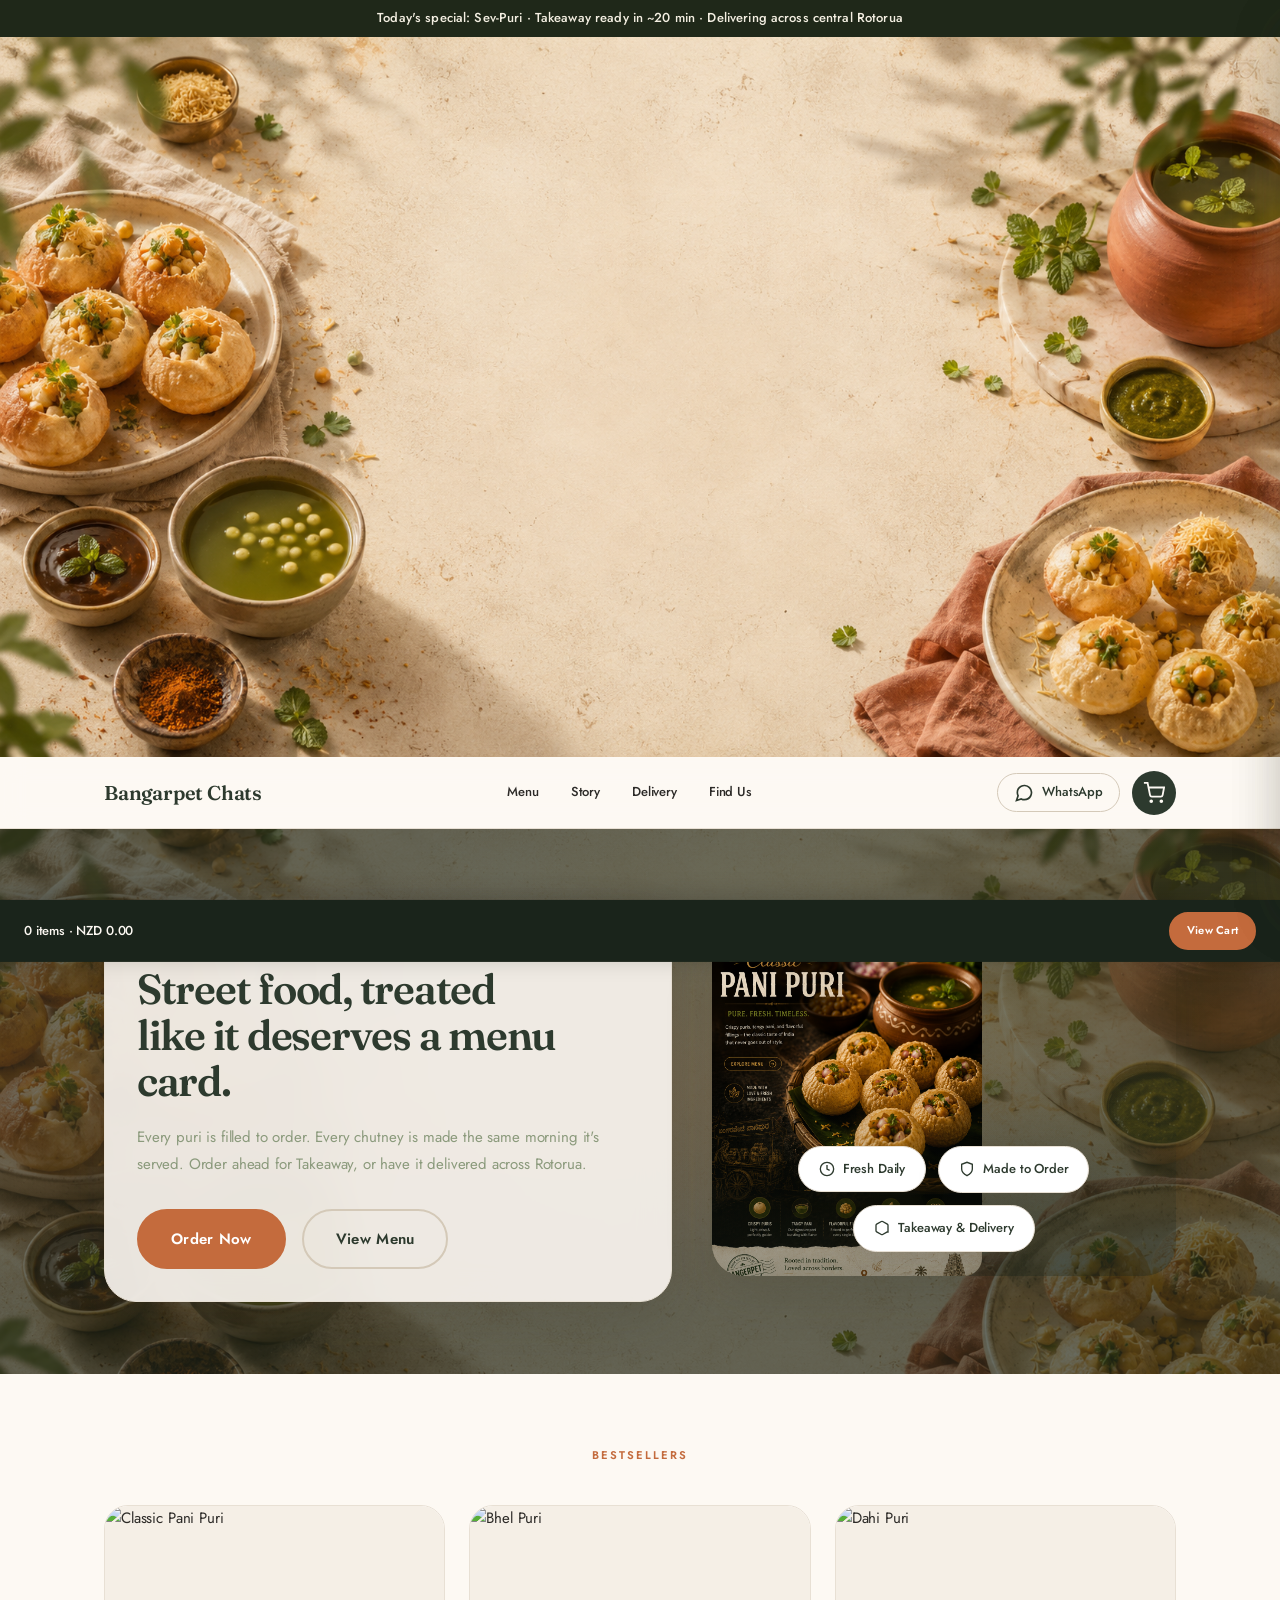
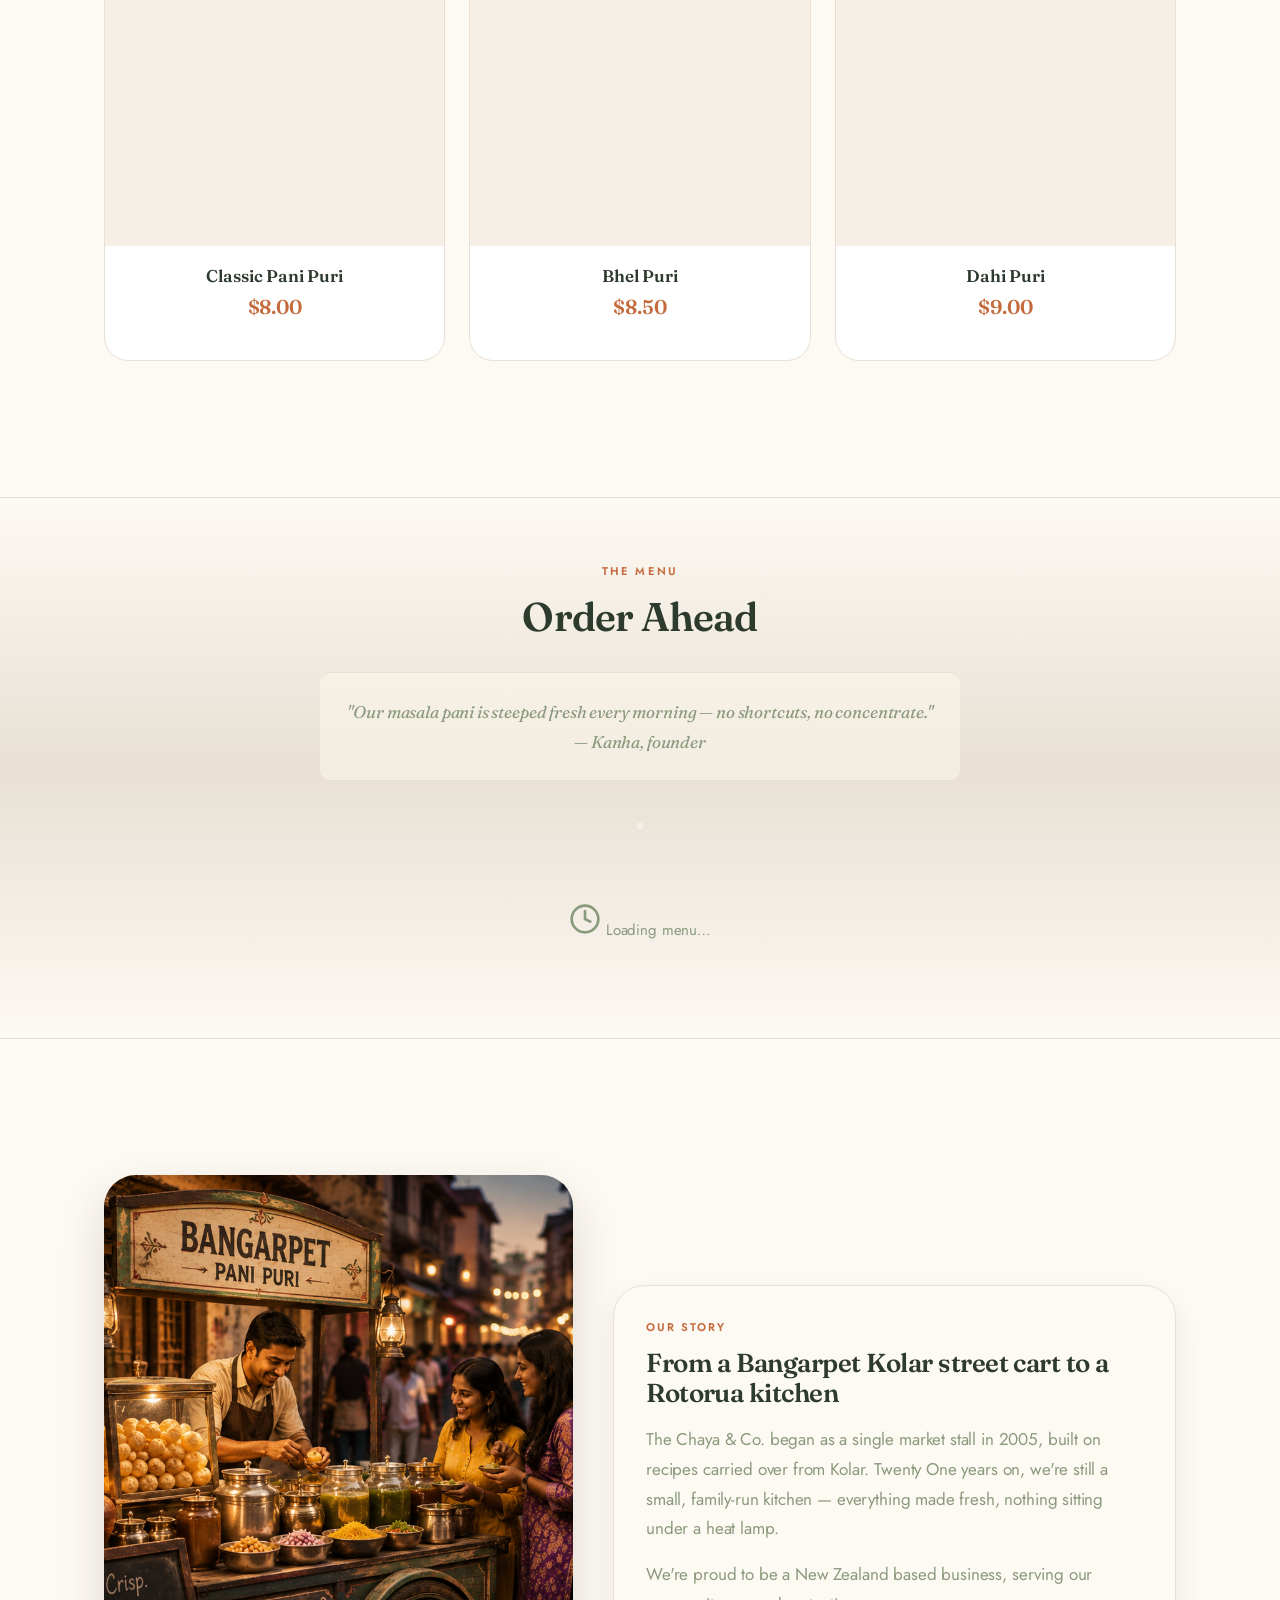
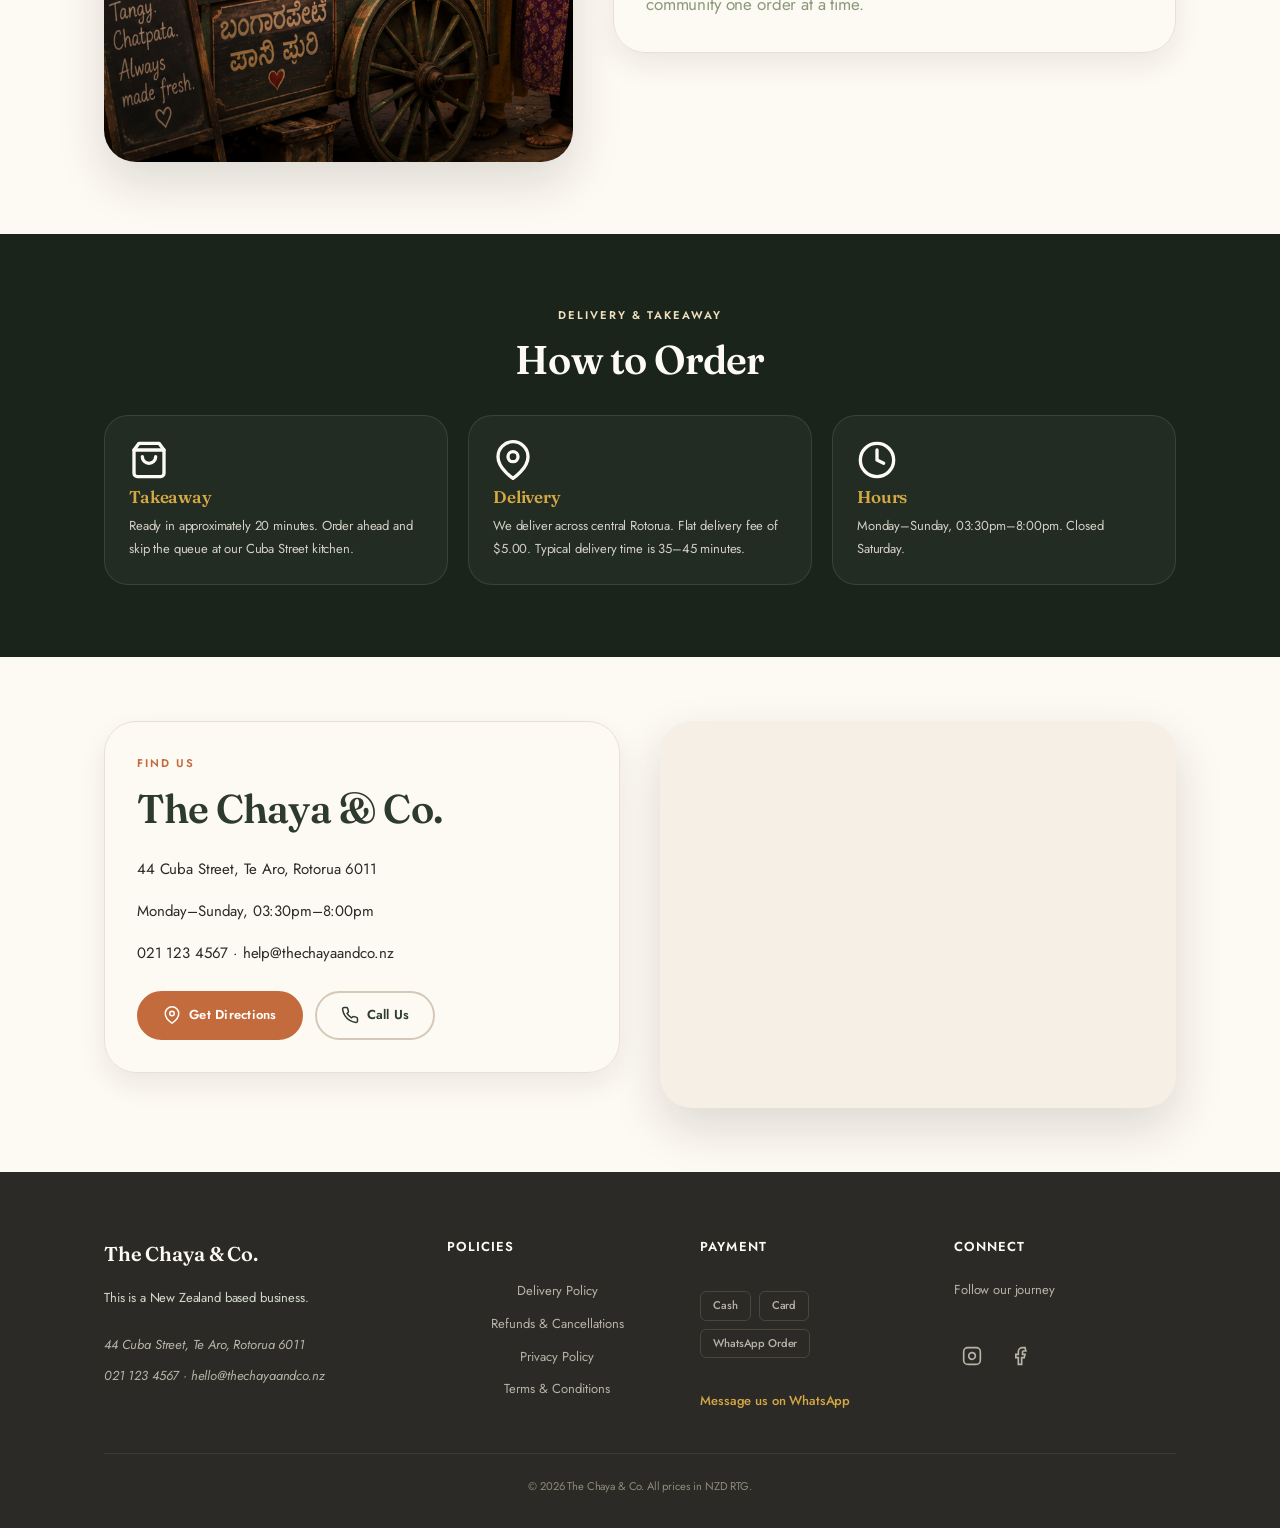
==== commit 45db63cf: "Update index.html" ====
--- a/index.html
+++ b/index.html
@@ -17,8 +17,7 @@
   <noscript><link rel="stylesheet" href="https://fonts.googleapis.com/css2?family=Fraunces:opsz,wght@9..144,500;9..144,600;9..144,700&family=Jost:wght@400;500;600&display=swap"></noscript>
 
   <!-- Styles -->
-  <link rel="stylesheet" href="style-upgraded.css?v1">
-  <link rel="stylesheet" href="style.css?v5"> <!-- Keep for any legacy styles not yet migrated -->
+  <link rel="stylesheet" href="style.css?v6">
 
   <!-- Favicon -->
   <link rel="icon" type="image/svg+xml" href="data:image/svg+xml,%3Csvg xmlns='http://www.w3.org/2000/svg' viewBox='0 0 100 100'%3E%3Ctext y='.9em' font-size='90'%3E🥟%3C/text%3E%3C/svg%3E">
@@ -97,7 +96,7 @@
     <!-- HERO SECTION -->
     <section class="hero reveal" id="section-hero" aria-labelledby="hero-headline">
       <div class="hero__bg">
-        <video class="bg-video" autoplay muted loop playsinline poster="./photos/bg.png" aria-hidden="true">
+        <video class="hero__bg-video" autoplay muted loop playsinline poster="./photos/bg.png" aria-hidden="true">
           <source src="./photos/video.mp4" type="video/mp4">
         </video>
         <div class="hero__bg-overlay"></div>
@@ -431,7 +430,7 @@
   <script src="icons.js?v1"></script>
 
   <!-- Main App Script -->
-  <script src="script-upgraded.js?v1"></script>
+  <script src="script.js?v1"></script>
 
   <!-- Save customer details locally (optional enhancement) -->
   <script>
@@ -466,4 +465,4 @@
     });
   </script>
 </body>
-</html>+</html>
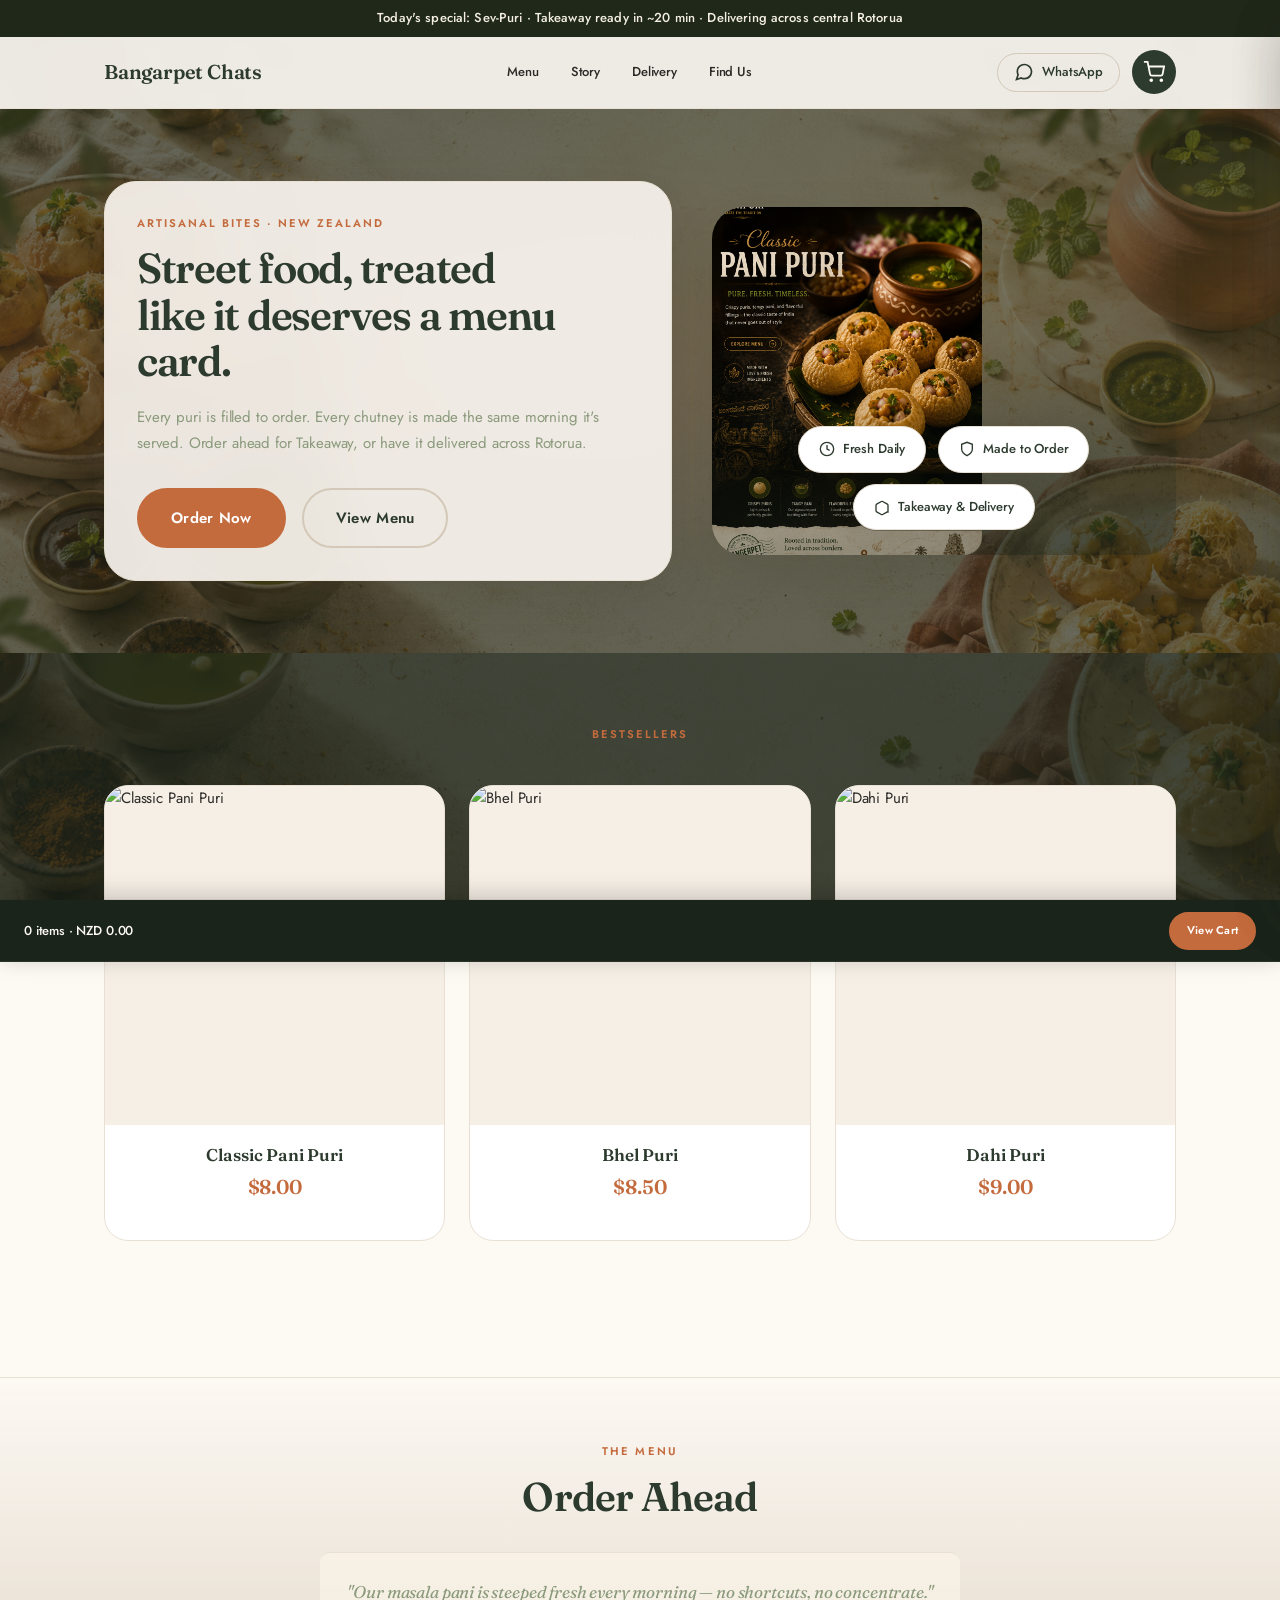
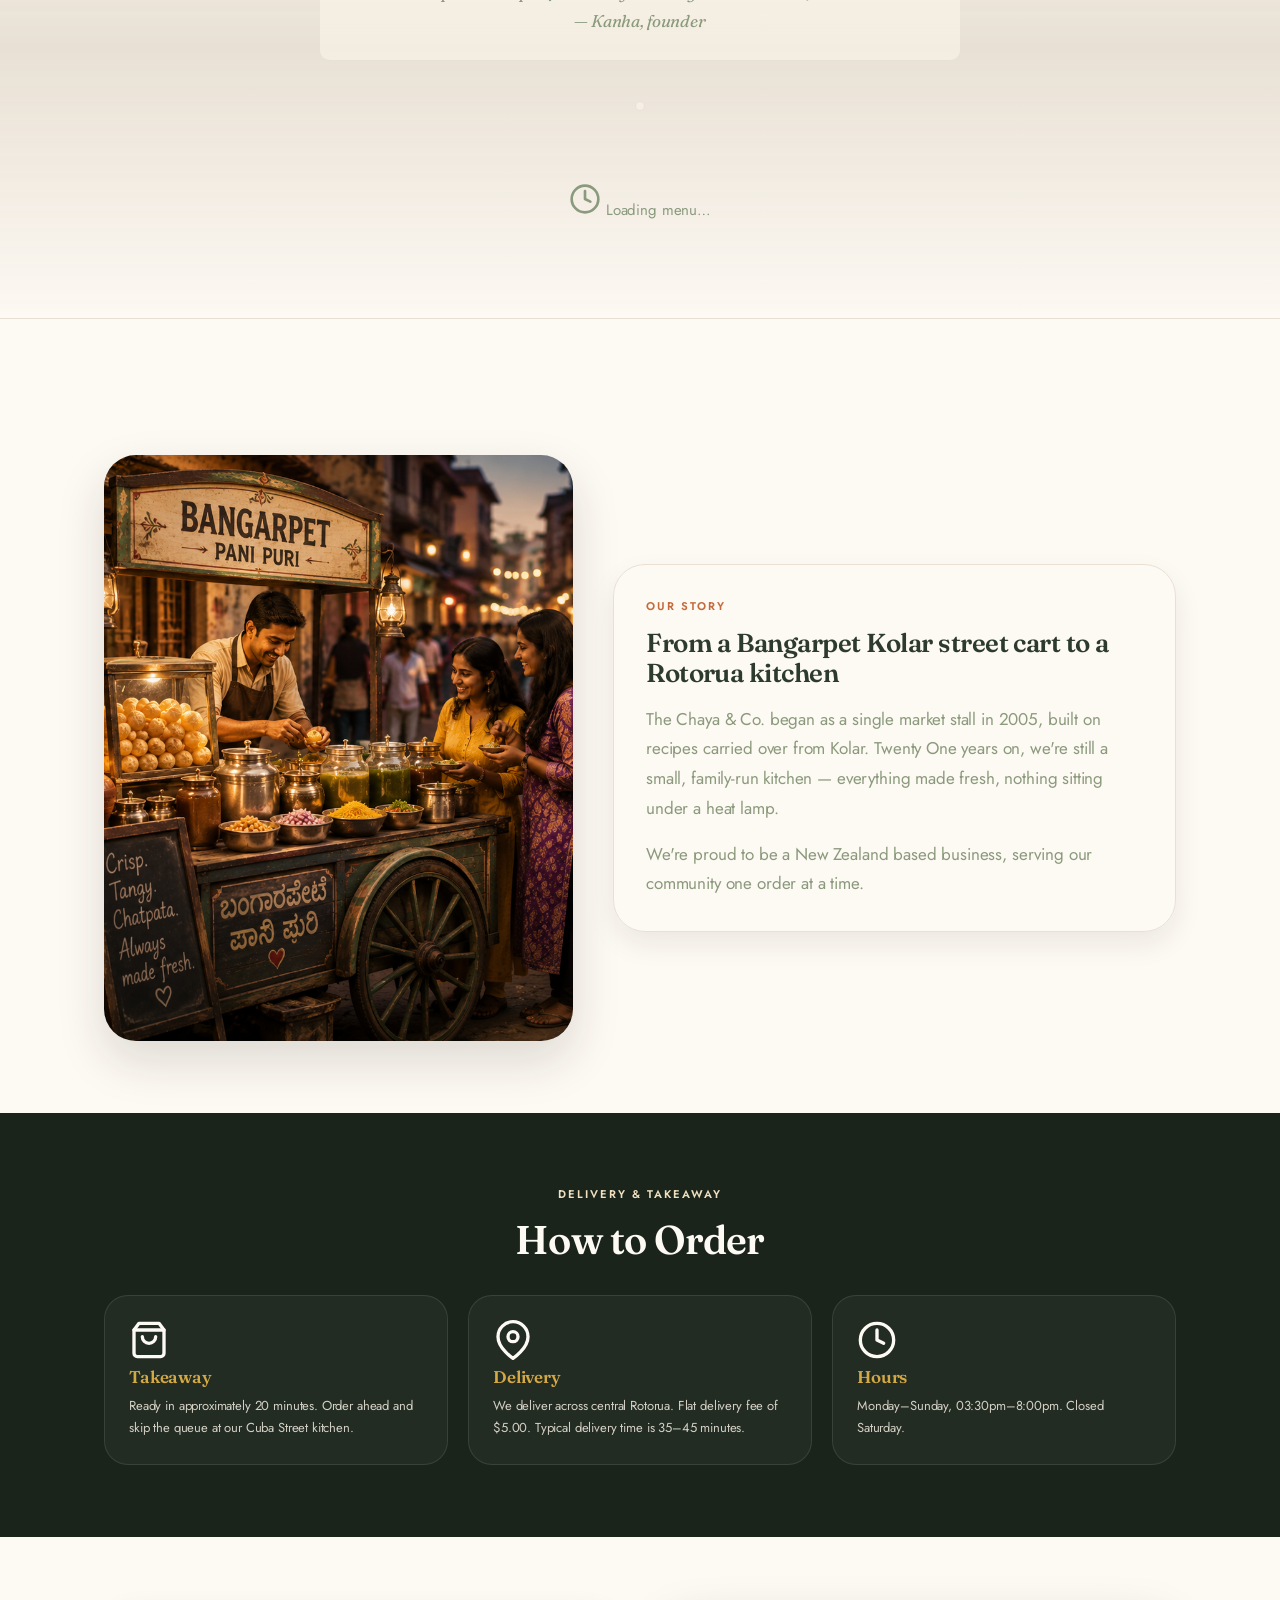
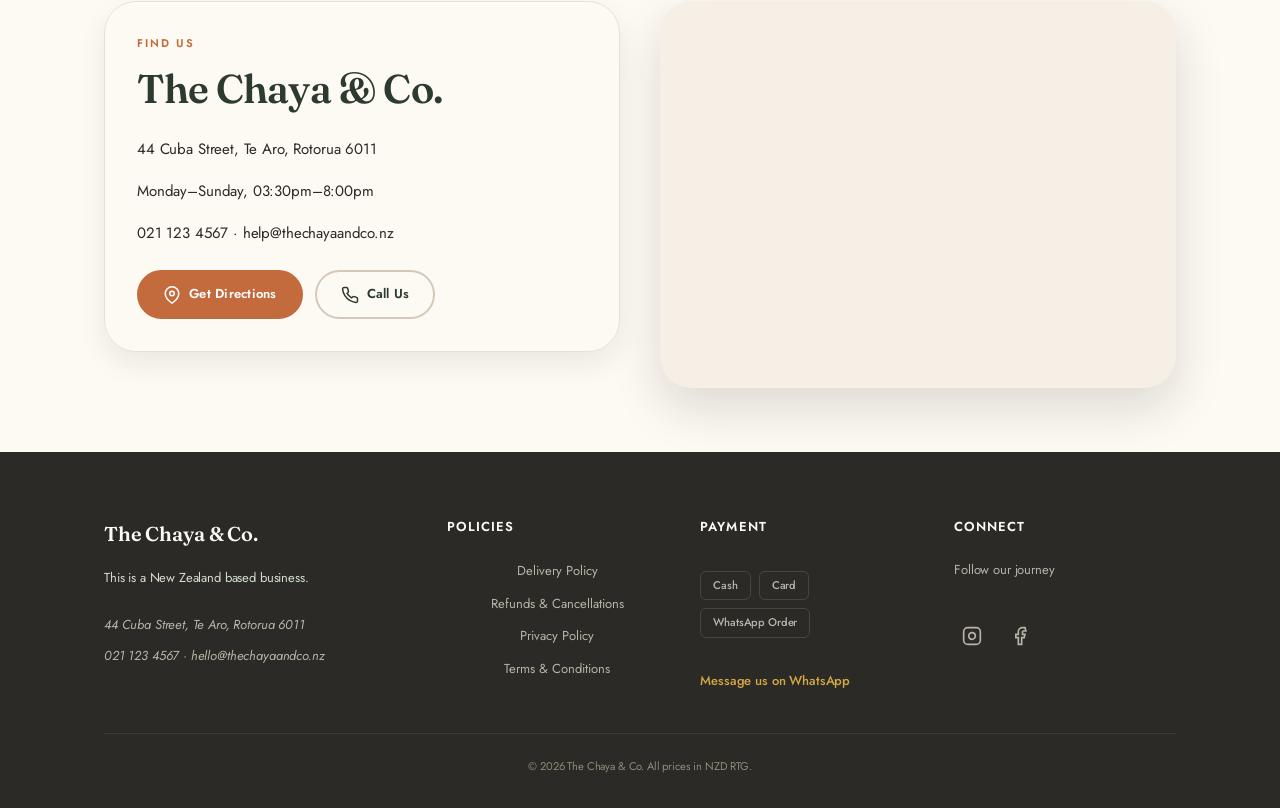
==== commit 4395991e: "Update stylesheet link path in index.html" ====
--- a/index.html
+++ b/index.html
@@ -17,7 +17,7 @@
   <noscript><link rel="stylesheet" href="https://fonts.googleapis.com/css2?family=Fraunces:opsz,wght@9..144,500;9..144,600;9..144,700&family=Jost:wght@400;500;600&display=swap"></noscript>
 
   <!-- Styles -->
-  <link rel="stylesheet" href="style.css?v6">
+  <link rel="stylesheet" href="./style.css">
 
   <!-- Favicon -->
   <link rel="icon" type="image/svg+xml" href="data:image/svg+xml,%3Csvg xmlns='http://www.w3.org/2000/svg' viewBox='0 0 100 100'%3E%3Ctext y='.9em' font-size='90'%3E🥟%3C/text%3E%3C/svg%3E">
--- a/style.css
+++ b/style.css
@@ -199,6 +199,26 @@
   padding: 0 var(--container-padding);
 }
 
+/* ==========================================================================
+   SITE-WIDE BACKGROUND VIDEO
+   (was referenced in HTML as .bg-video-overlay/.bg-video but never styled —
+   caused the video to render unstyled at native size instead of covering
+   the viewport, pushing the rest of the page into a squeezed layout)
+   ========================================================================== */
+.bg-video-overlay {
+  position: fixed;
+  inset: 0;
+  z-index: -2;
+  overflow: hidden;
+  background: var(--brand-forest-deep);
+}
+.bg-video {
+  width: 100%;
+  height: 100%;
+  object-fit: cover;
+  opacity: 0.18;
+}
+
 .visually-hidden {
   position: absolute; width: 1px; height: 1px; padding: 0;
   margin: -1px; overflow: hidden; clip: rect(0, 0, 0, 0);
@@ -1314,4 +1334,4 @@
   .hero { padding: var(--space-8) 0; }
   body { background: white; color: black; }
   .card, .menu-card { break-inside: avoid; box-shadow: none; border: 1px solid #ccc; }
-}+}
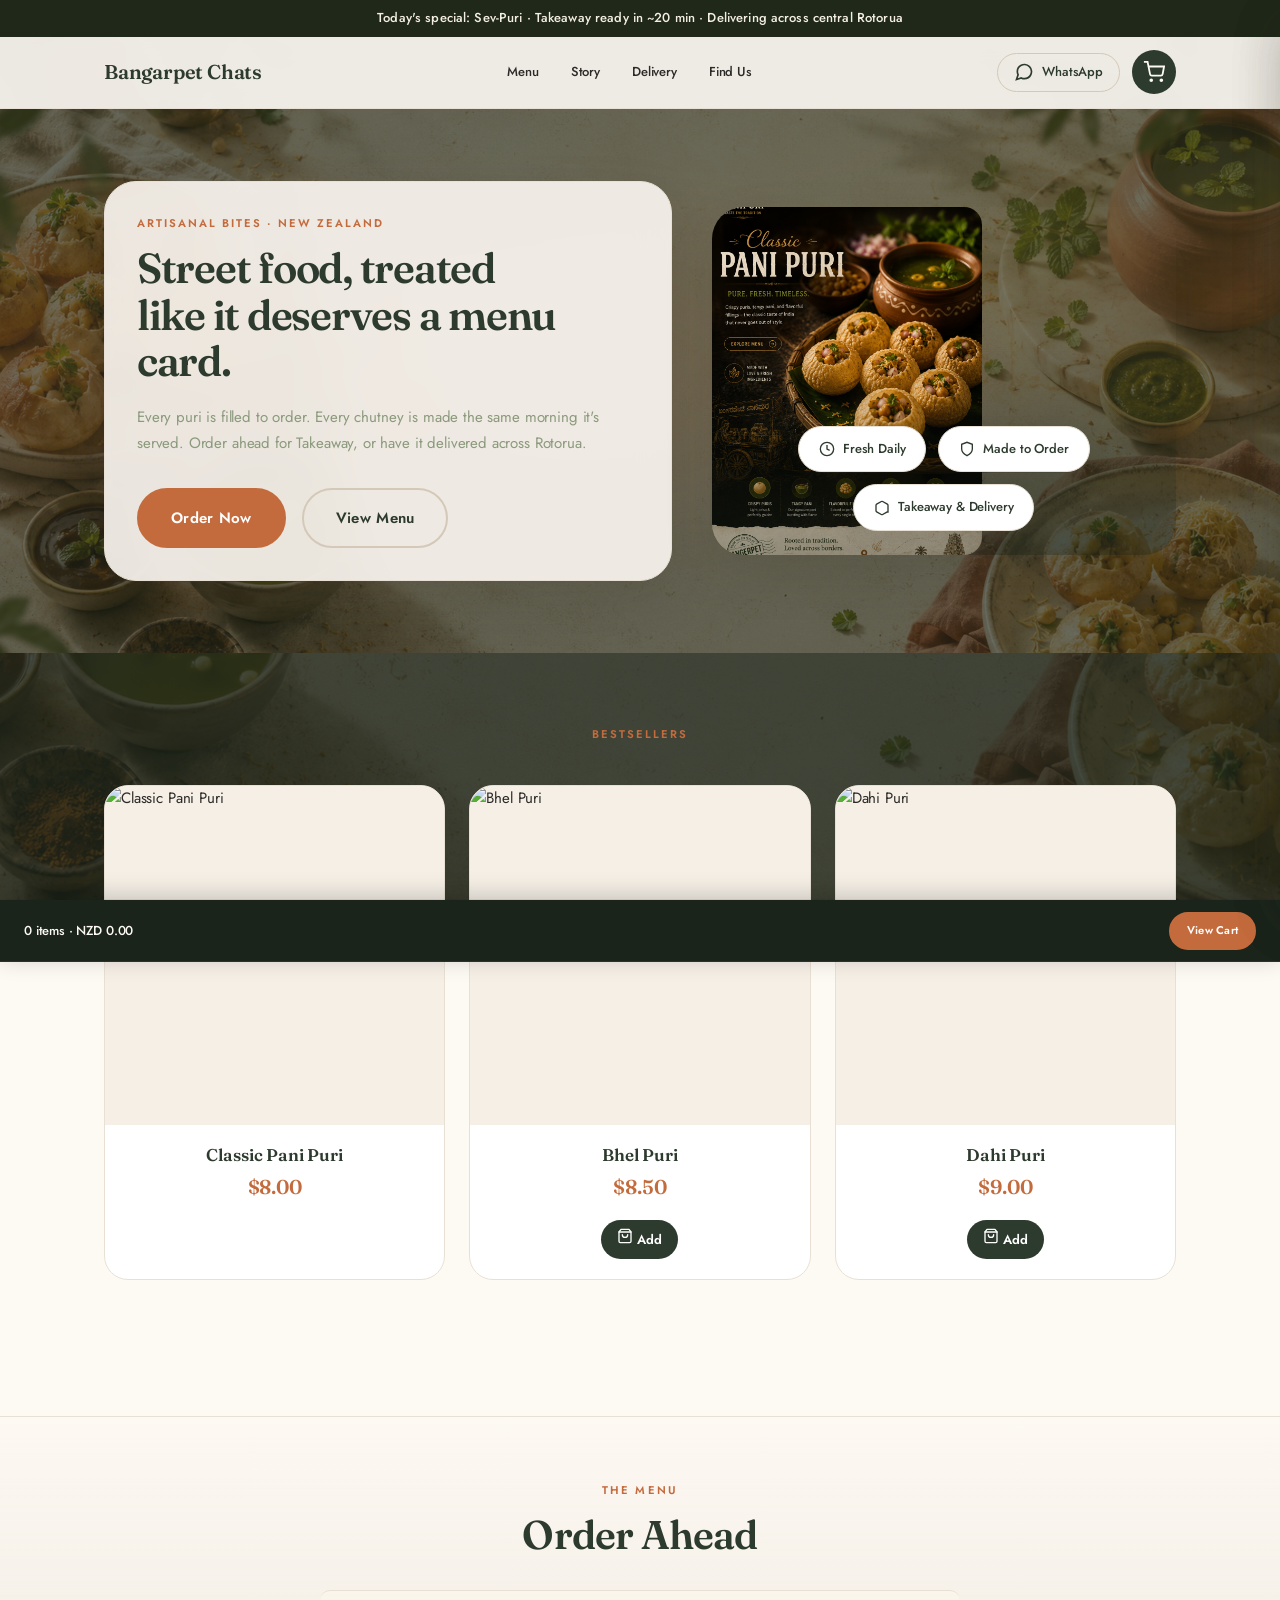
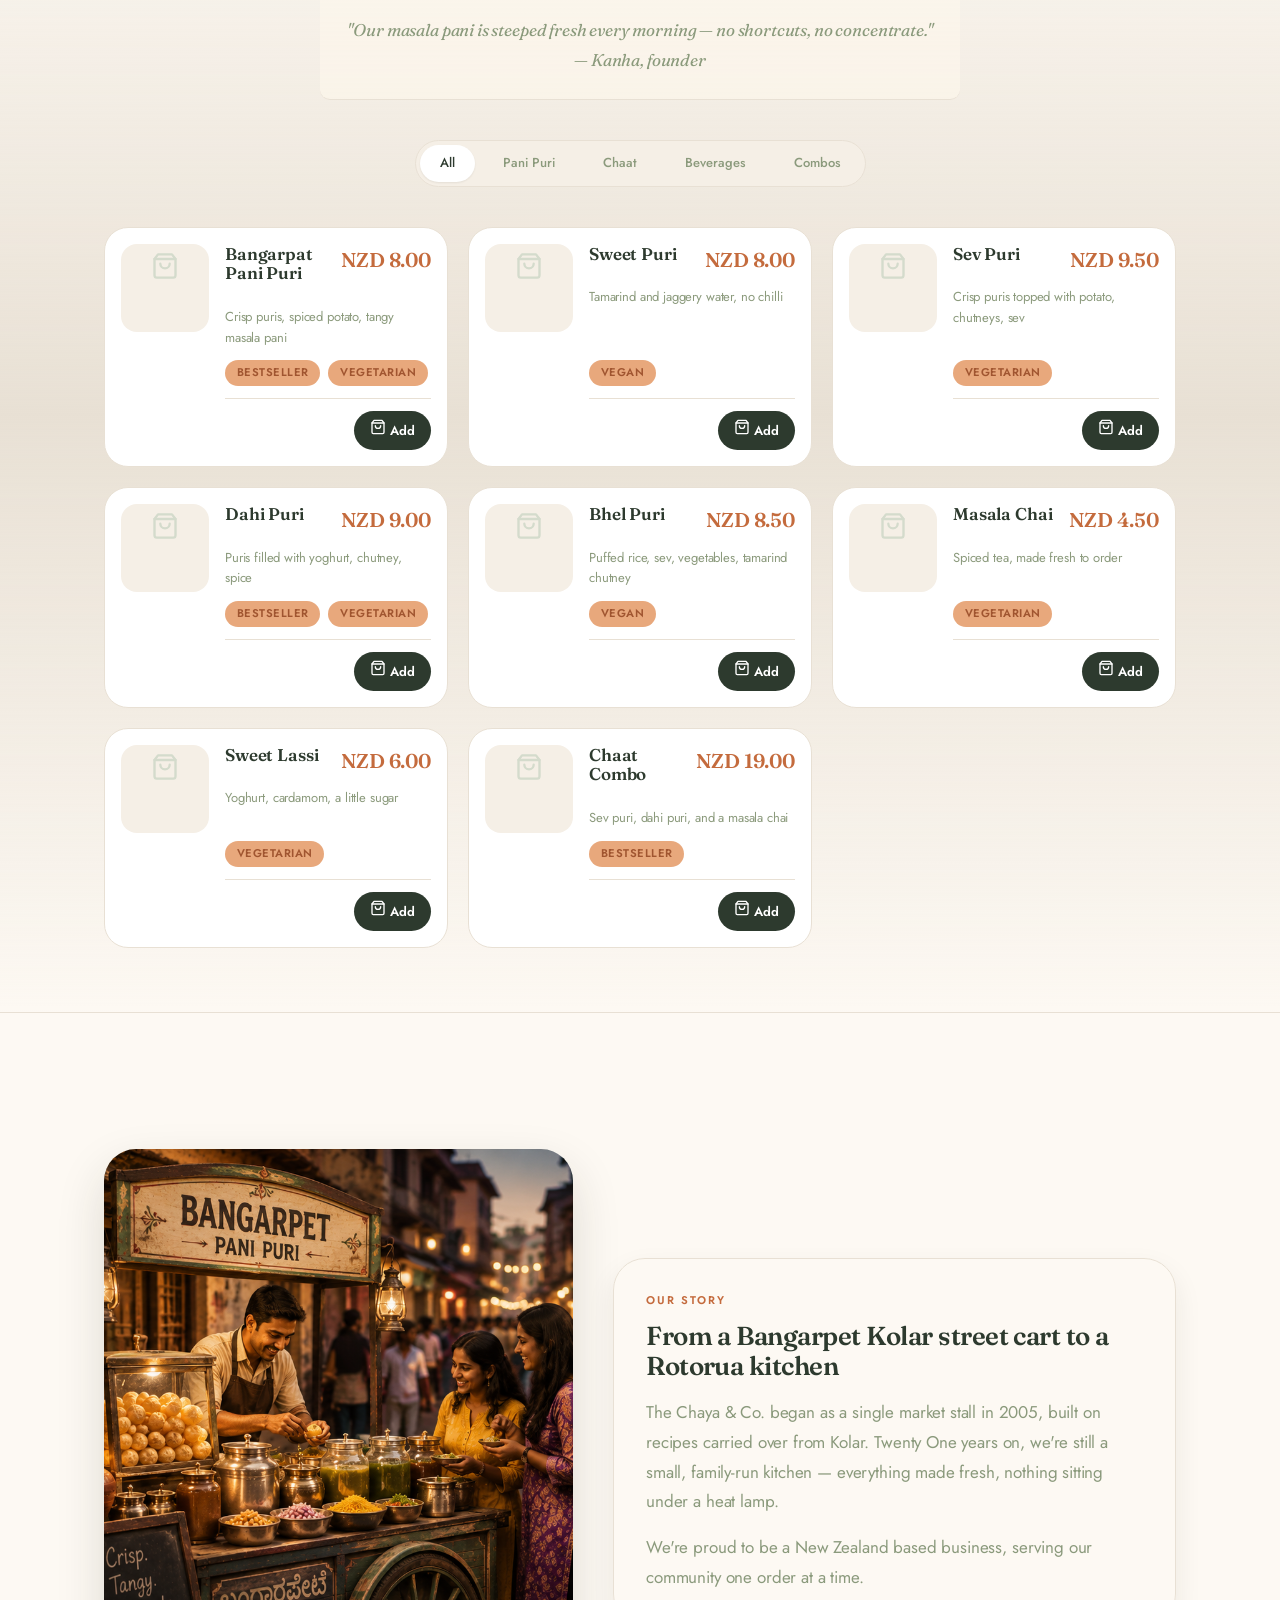
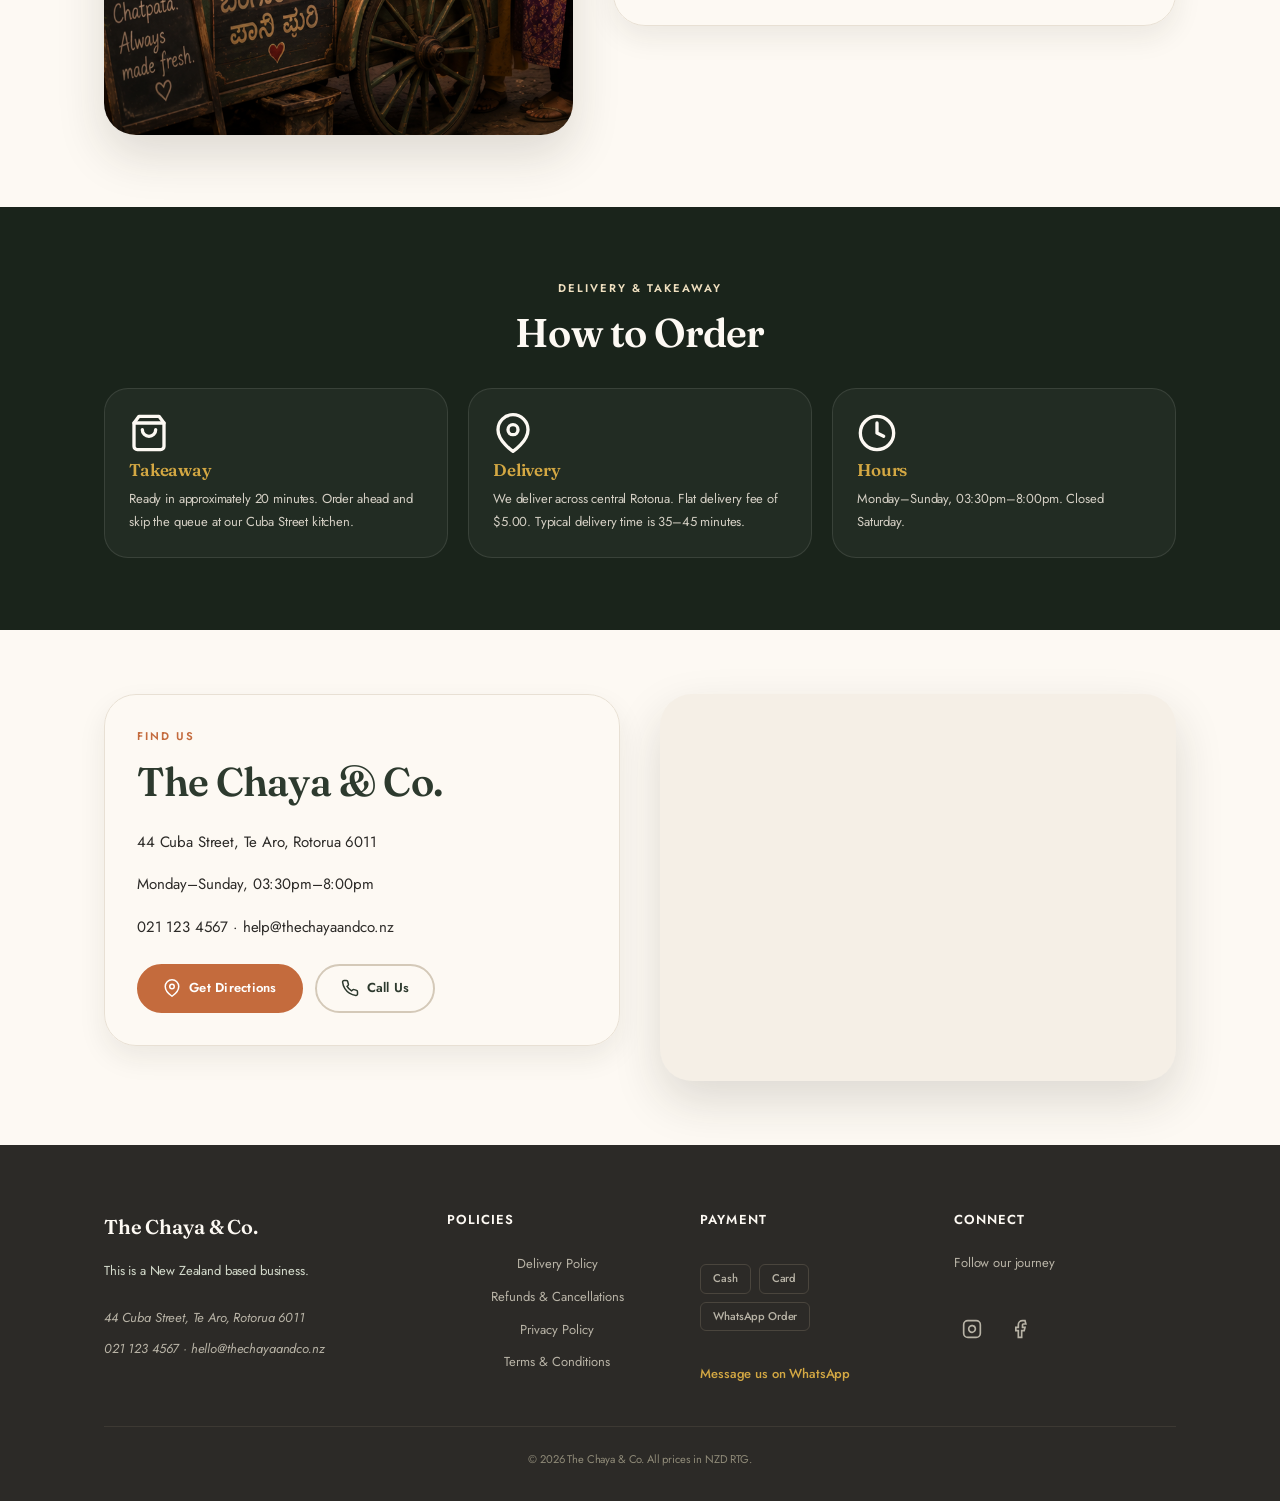
==== commit 2a229c7b: "Update index.html" ====
--- a/index.html
+++ b/index.html
@@ -425,13 +425,13 @@
   <script src="https://www.gstatic.com/firebasejs/10.13.0/firebase-storage-compat.js"></script>
 
   <!-- Config & Defaults -->
-  <script src="firebase-config.js"></script>
-  <script src="site-content-defaults.js?v2"></script>
-  <script src="icons.js?v1"></script>
+  <script src="./site-content-defaults.js"></script>
+  <script type="module" src="./firebase-config.js"></script>
+  <script src="./icons.js"></script>
 
   <!-- Main App Script -->
-  <script src="script.js?v1"></script>
-
+  <script type="module" src="./script.js"></script>
+  
   <!-- Save customer details locally (optional enhancement) -->
   <script>
     // Auto-fill checkout form from localStorage
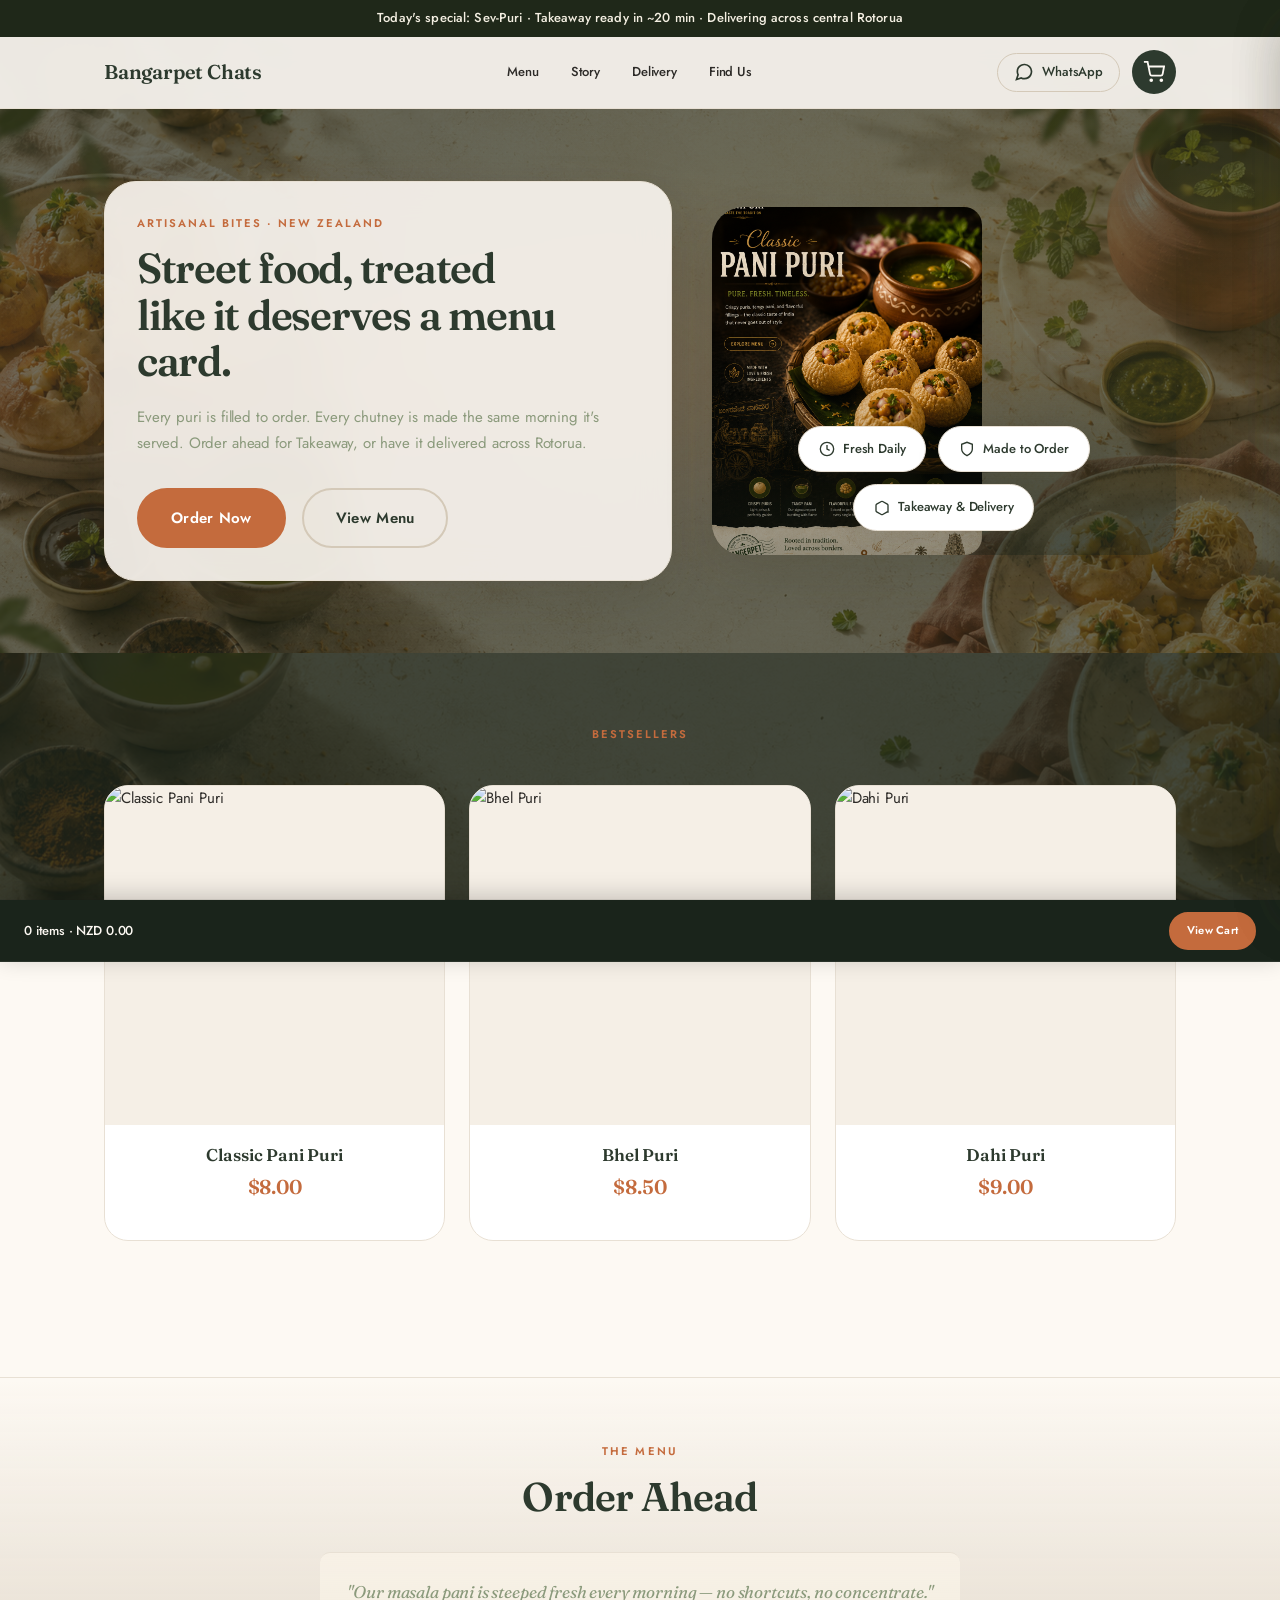
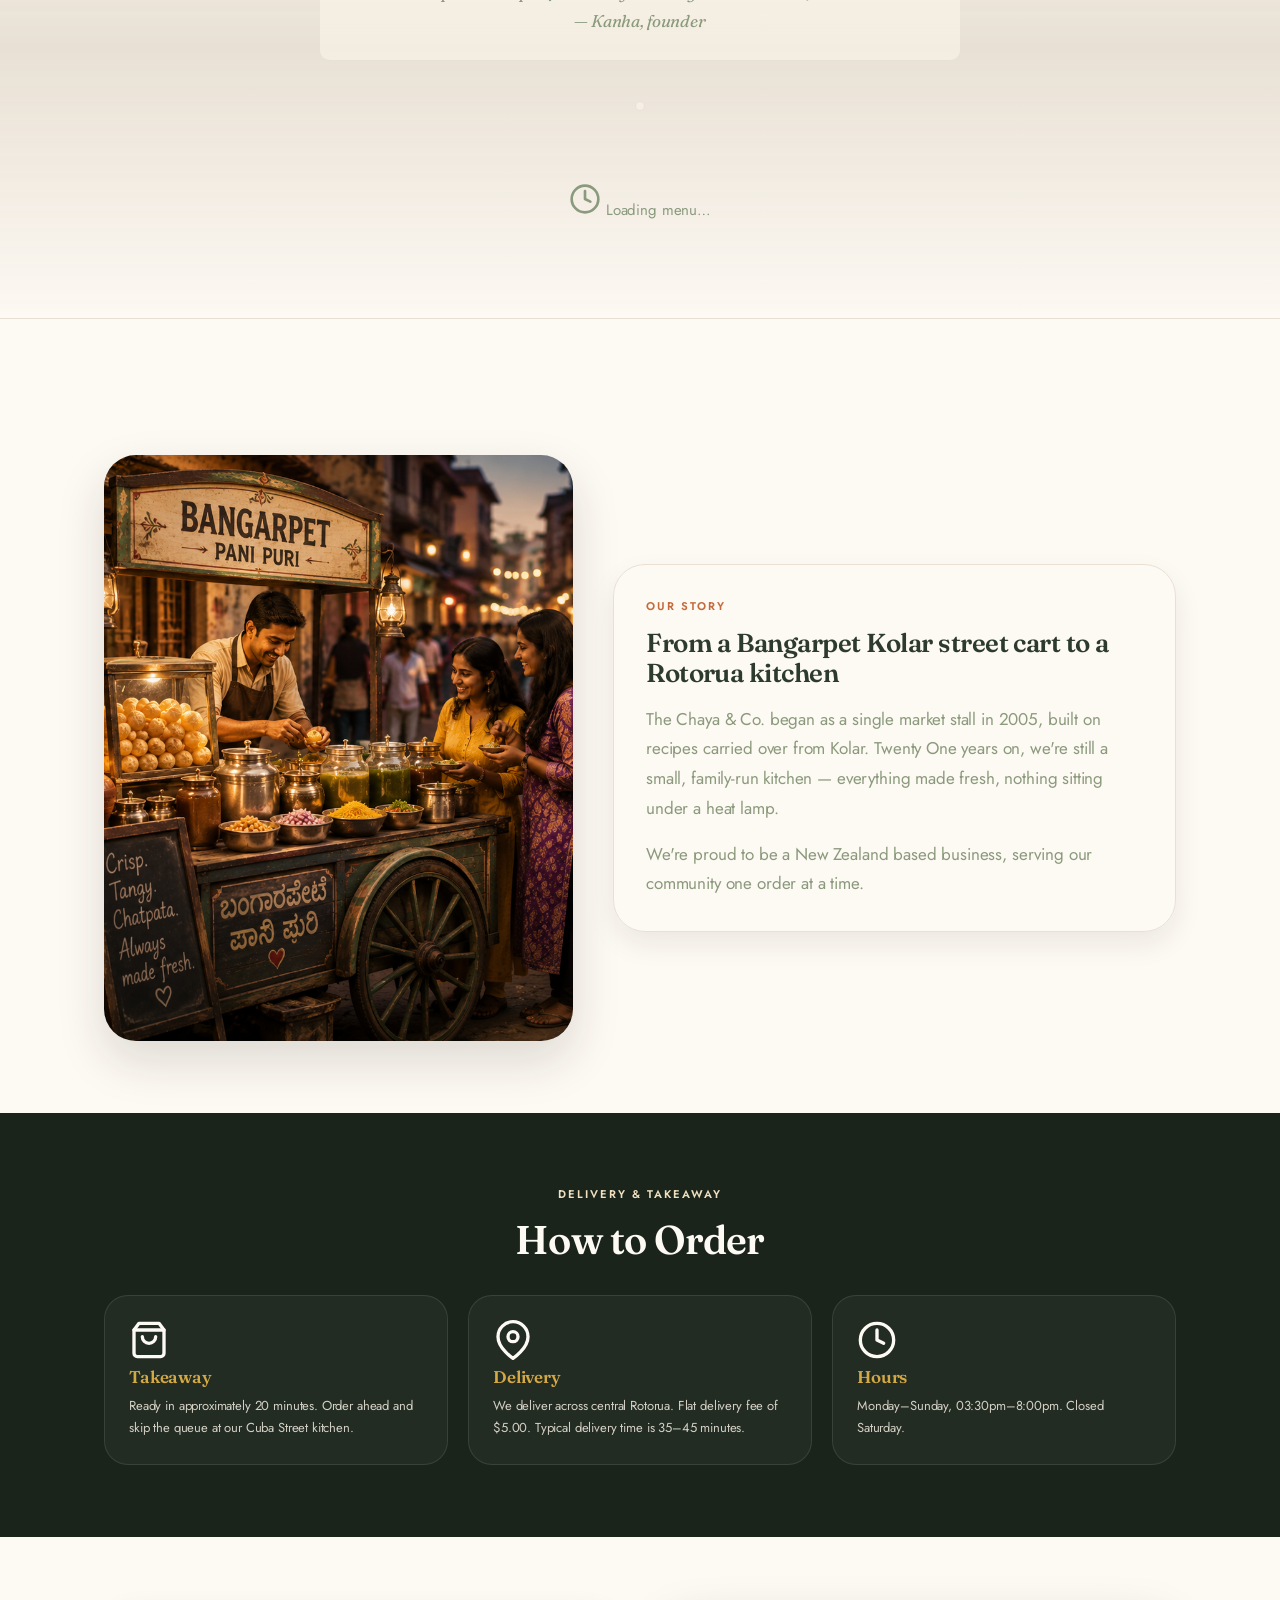
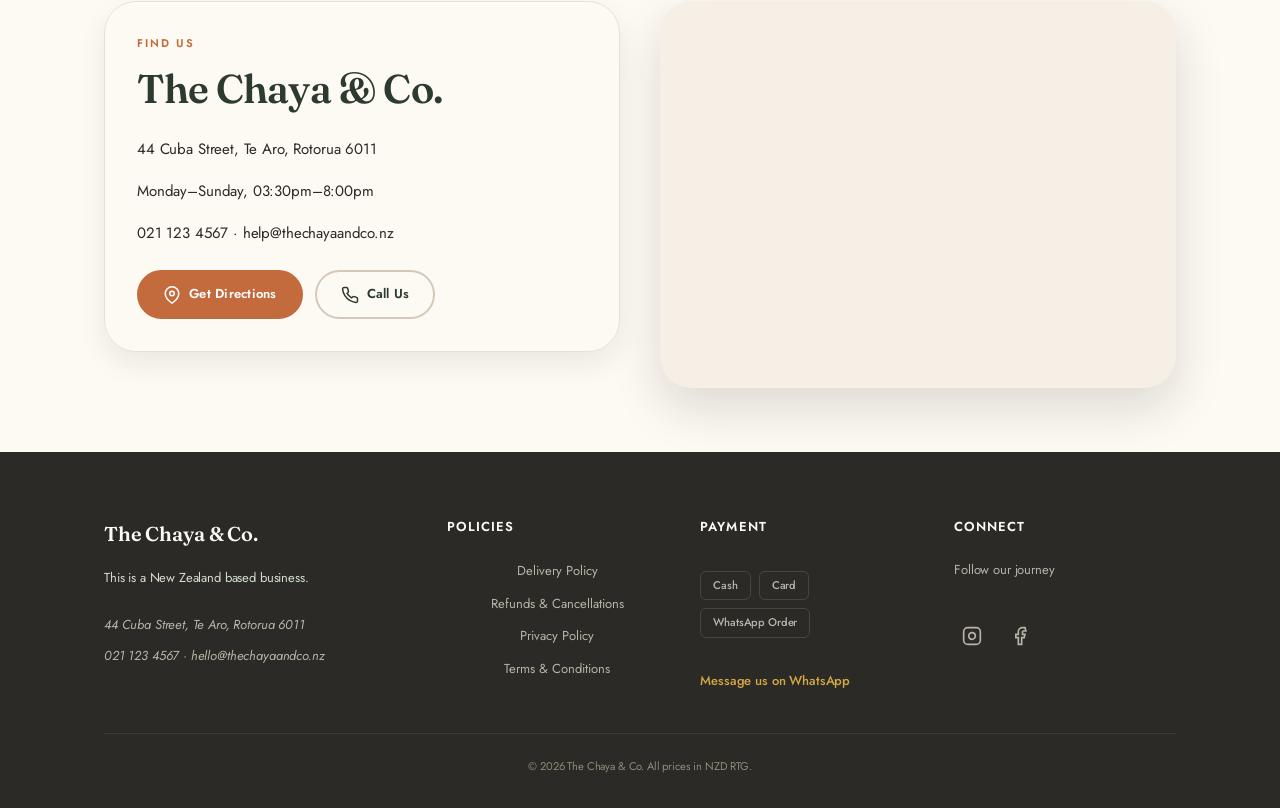
==== commit 36efe7e2: "Update index.html" ====
--- a/index.html
+++ b/index.html
@@ -426,11 +426,11 @@
 
   <!-- Config & Defaults -->
   <script src="./site-content-defaults.js"></script>
-  <script type="module" src="./firebase-config.js"></script>
+  <script src="./firebase-config.js"></script>
   <script src="./icons.js"></script>
 
   <!-- Main App Script -->
-  <script type="module" src="./script.js"></script>
+   <script src="./script.js"></script>
   
   <!-- Save customer details locally (optional enhancement) -->
   <script>
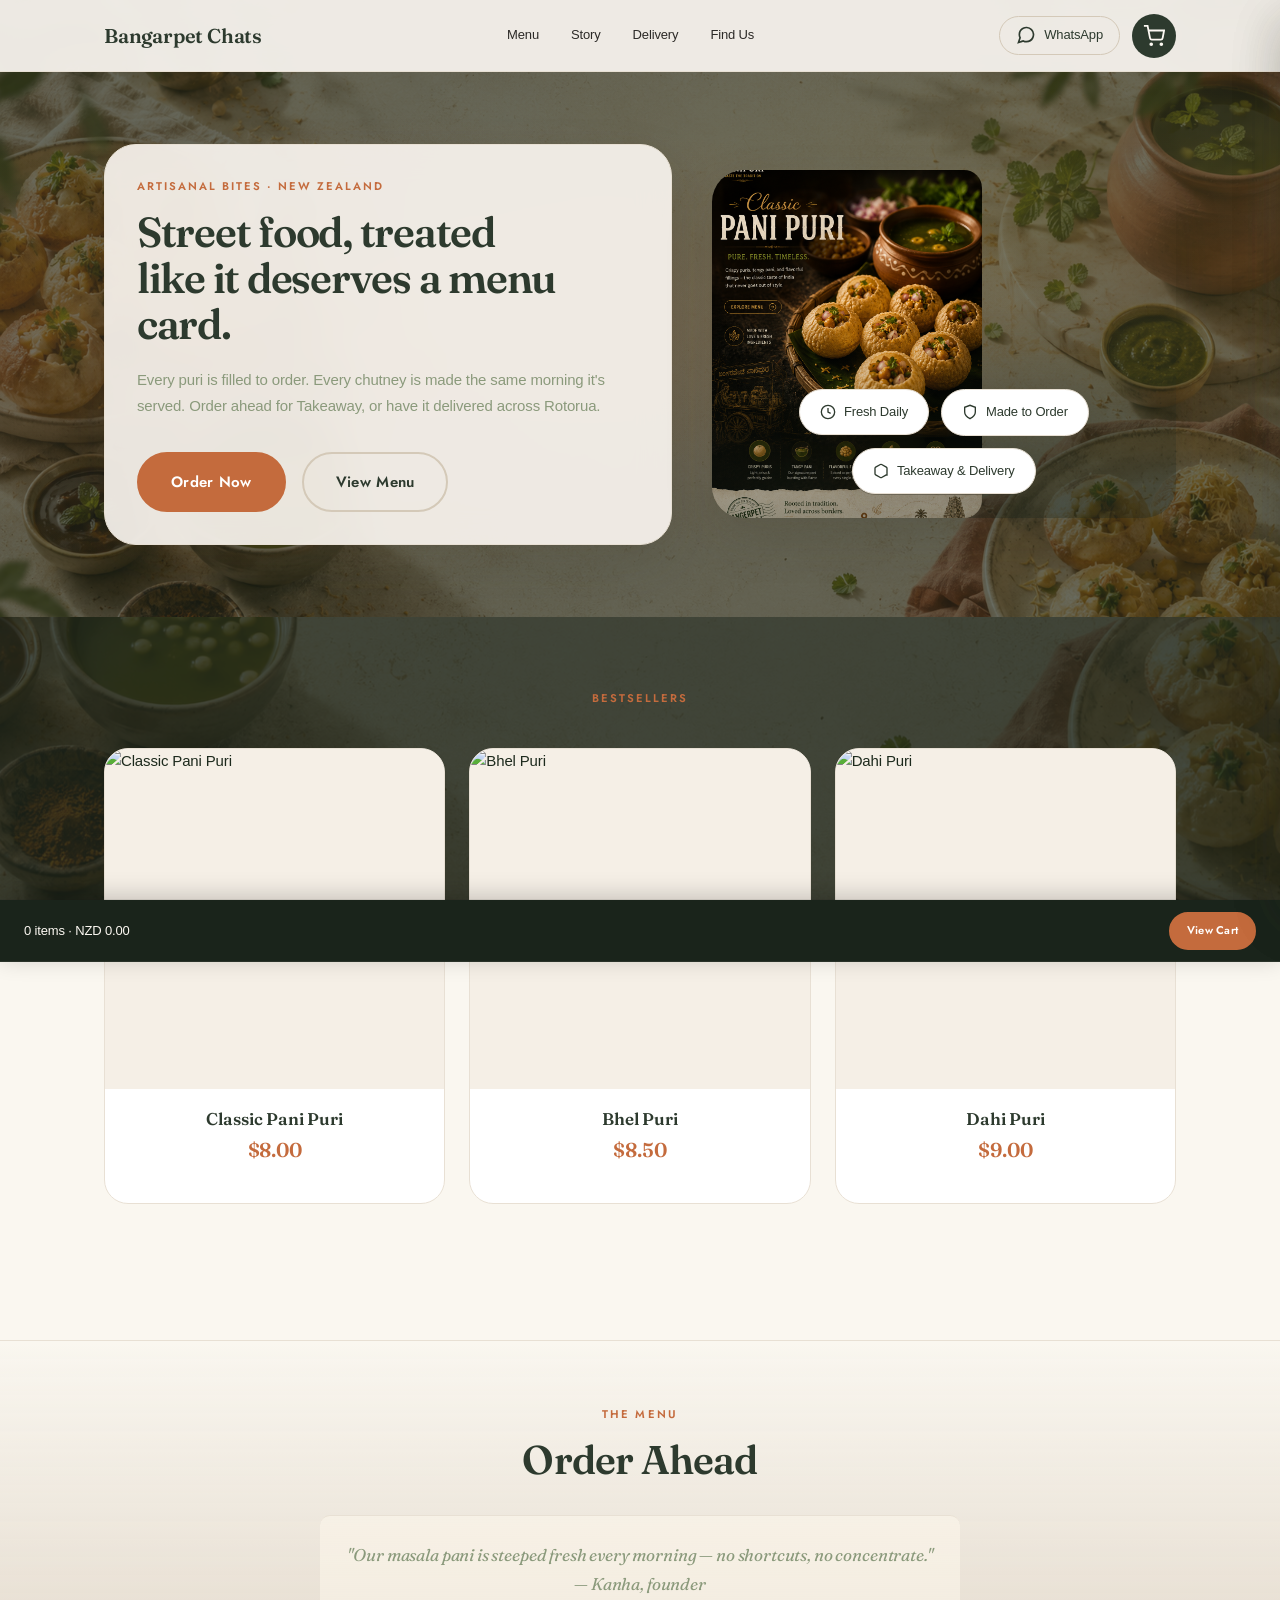
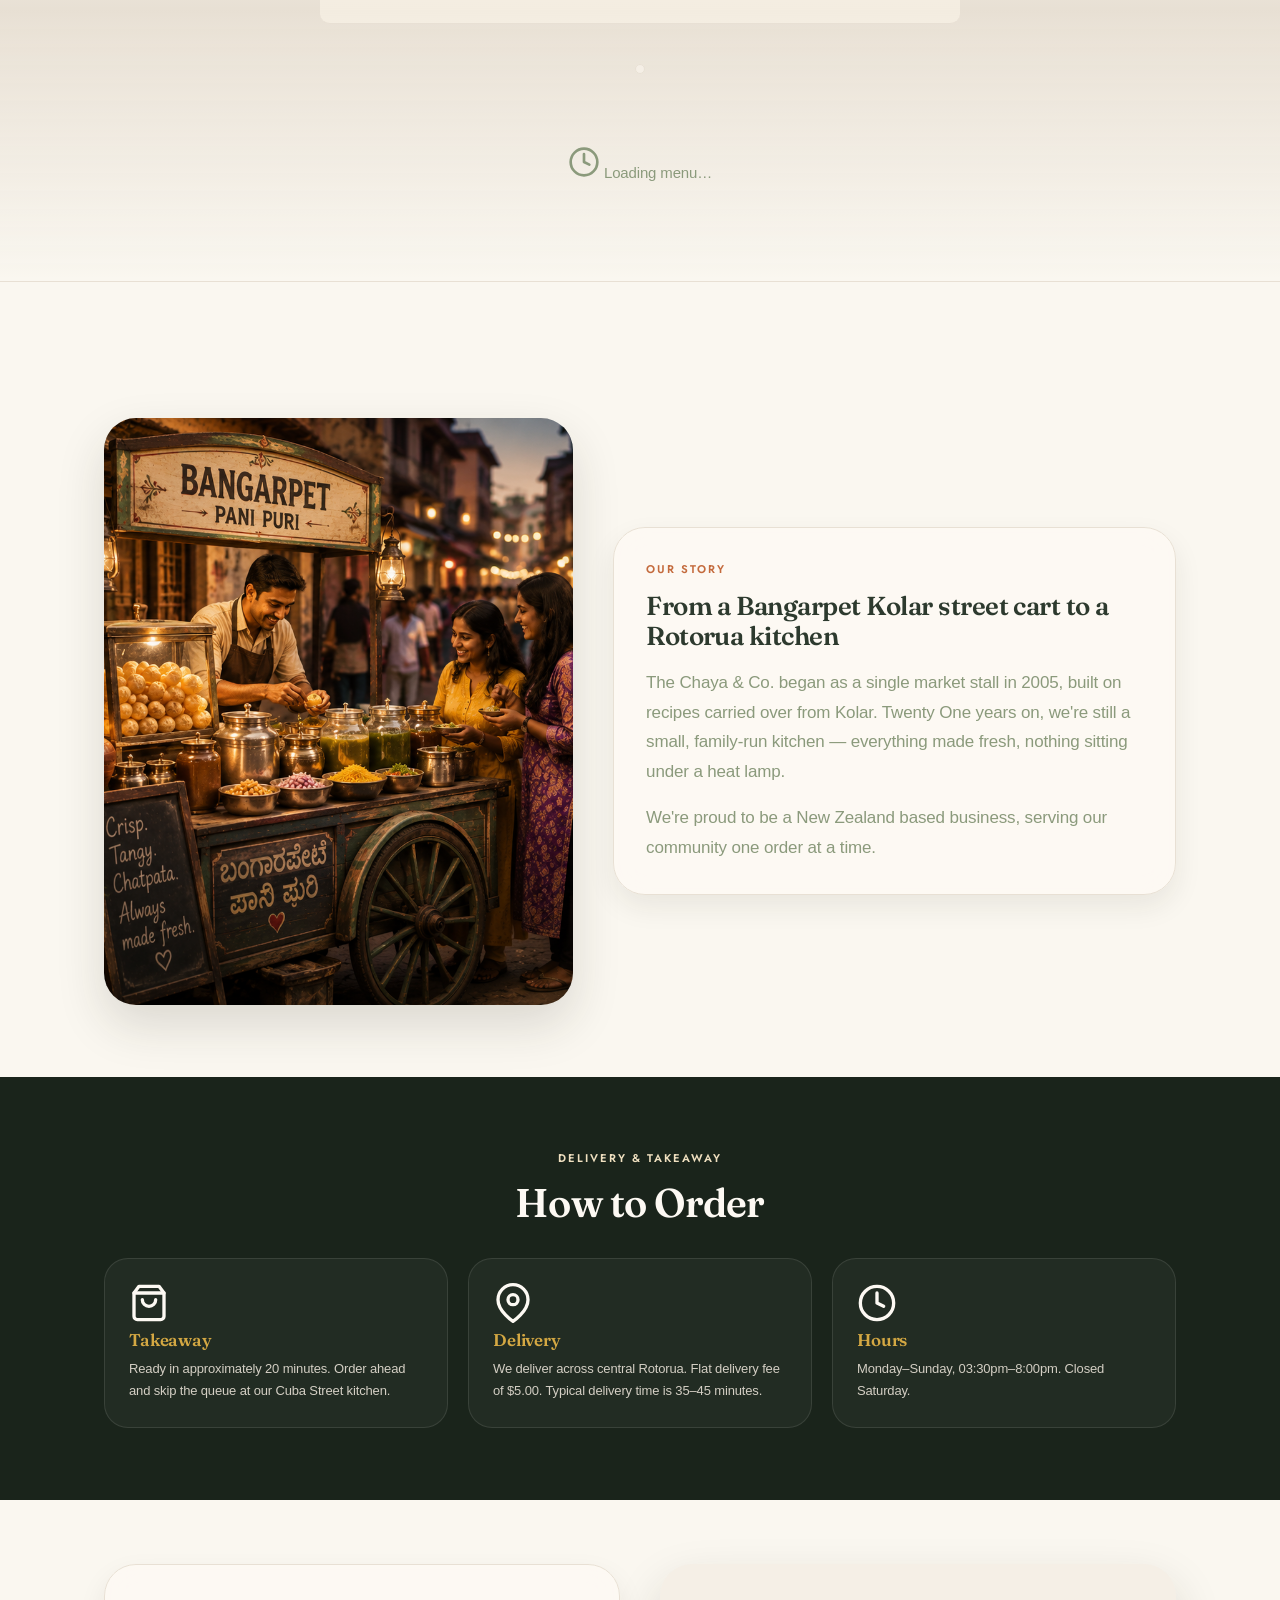
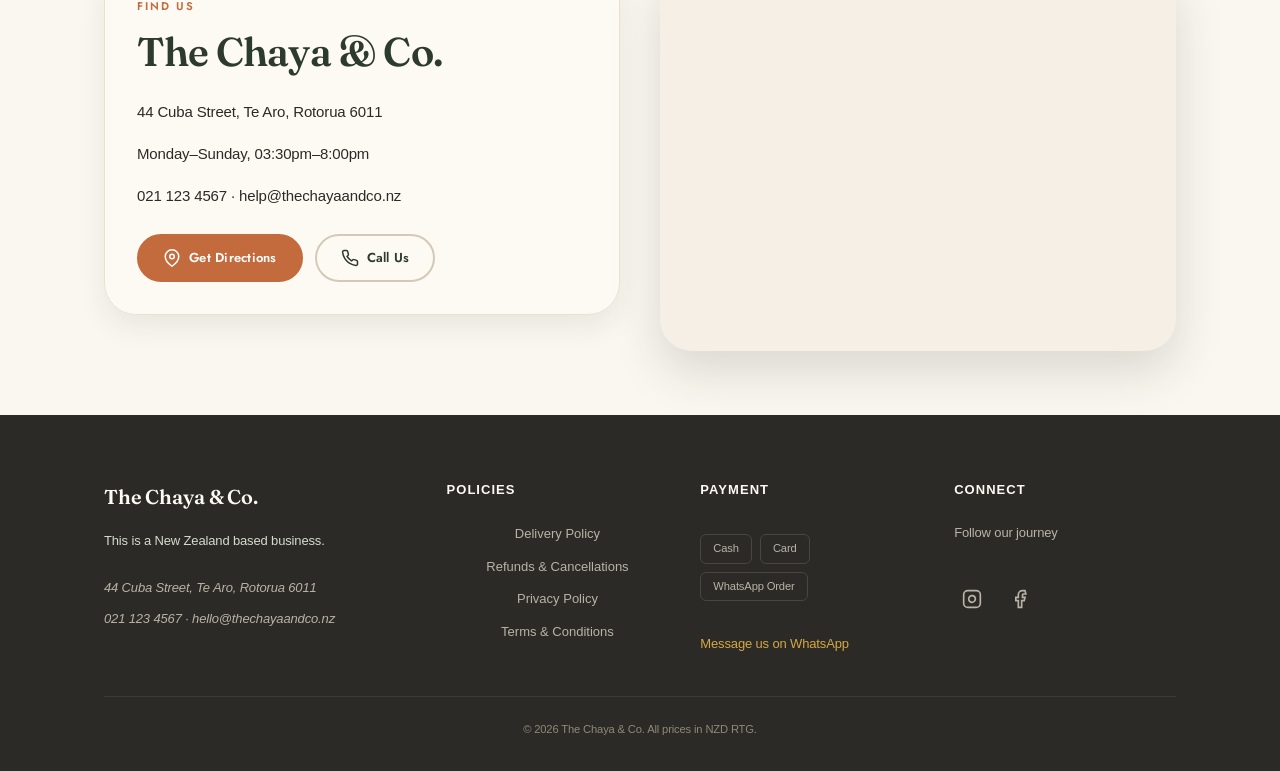
==== commit 36c12099: "Remove announcement bar from index.html Removed the announcement bar section from the HTML." ====
--- a/index.html
+++ b/index.html
@@ -23,17 +23,7 @@
   <link rel="icon" type="image/svg+xml" href="data:image/svg+xml,%3Csvg xmlns='http://www.w3.org/2000/svg' viewBox='0 0 100 100'%3E%3Ctext y='.9em' font-size='90'%3E🥟%3C/text%3E%3C/svg%3E">
 </head>
 <body>
-  <!-- Announcement Bar -->
-  <div class="announce-bar" role="status" aria-live="polite" id="announce-bar">
-    <div class="announce-bar__content">
-      <div class="announce-bar__marquee" aria-hidden="true">
-        <span class="announce-bar__item"><svg class="announce-bar__icon" viewBox="0 0 24 24" fill="none" stroke="currentColor" stroke-width="2"><path d="M12 2v4"/><path d="m8 14 4 4 4-4"/><path d="M8 10h8"/><circle cx="12" cy="12" r="10"/></svg>Today's special: Sev-Puri · Takeaway ready in ~20 min</span>
-        <span class="announce-bar__item"><svg class="announce-bar__icon" viewBox="0 0 24 24" fill="none" stroke="currentColor" stroke-width="2"><circle cx="12" cy="12" r="10"/><path d="M12 6v6l4 2"/></svg>Delivering across central Rotorua</span>
-        <span class="announce-bar__item"><svg class="announce-bar__icon" viewBox="0 0 24 24" fill="none" stroke="currentColor" stroke-width="2"><path d="M21 10V8a2 2 0 0 0-1-1.73l-7-4a2 2 0 0 0-2 0l-7 4A2 2 0 0 0 3 8v8a2 2 0 0 0 1 1.73l7 4a2 2 0 0 0 2 0l7-4A2 2 0 0 0 21 18v-8"/><path d="M3 22V12a2 2 0 0 1 1-1.73l7-4a2 2 0 0 1 2 0l7 4A2 2 0 0 1 21 12v10"/></svg>Open Mon–Sun 3:30pm–8pm · Closed Saturday</span>
-      </div>
-    </div>
-  </div>
-
+  
   <!-- Video Background -->
   <div class="bg-video-overlay" aria-hidden="true">
     <video class="bg-video" autoplay muted loop playsinline poster="./photos/bg.png" aria-hidden="true">
--- a/style.css
+++ b/style.css
@@ -1335,3 +1335,31 @@
   body { background: white; color: black; }
   .card, .menu-card { break-inside: avoid; box-shadow: none; border: 1px solid #ccc; }
 }
+html,
+body {
+  width: 100%;
+  min-height: 100%;
+  margin: 0;
+  padding: 0;
+}
+
+body {
+  background: #faf7f0;
+  color: #1d2a1d;
+  font-family: Arial, Helvetica, sans-serif;
+}
+
+/* Prevent the homepage from collapsing if a parent layout rule fails */
+main,
+#app,
+.site-shell,
+.page-wrapper {
+  width: 100%;
+  min-height: 100%;
+}
+
+/* Ensure images do not create unexpected inline gaps */
+img {
+  display: block;
+  max-width: 100%;
+}
